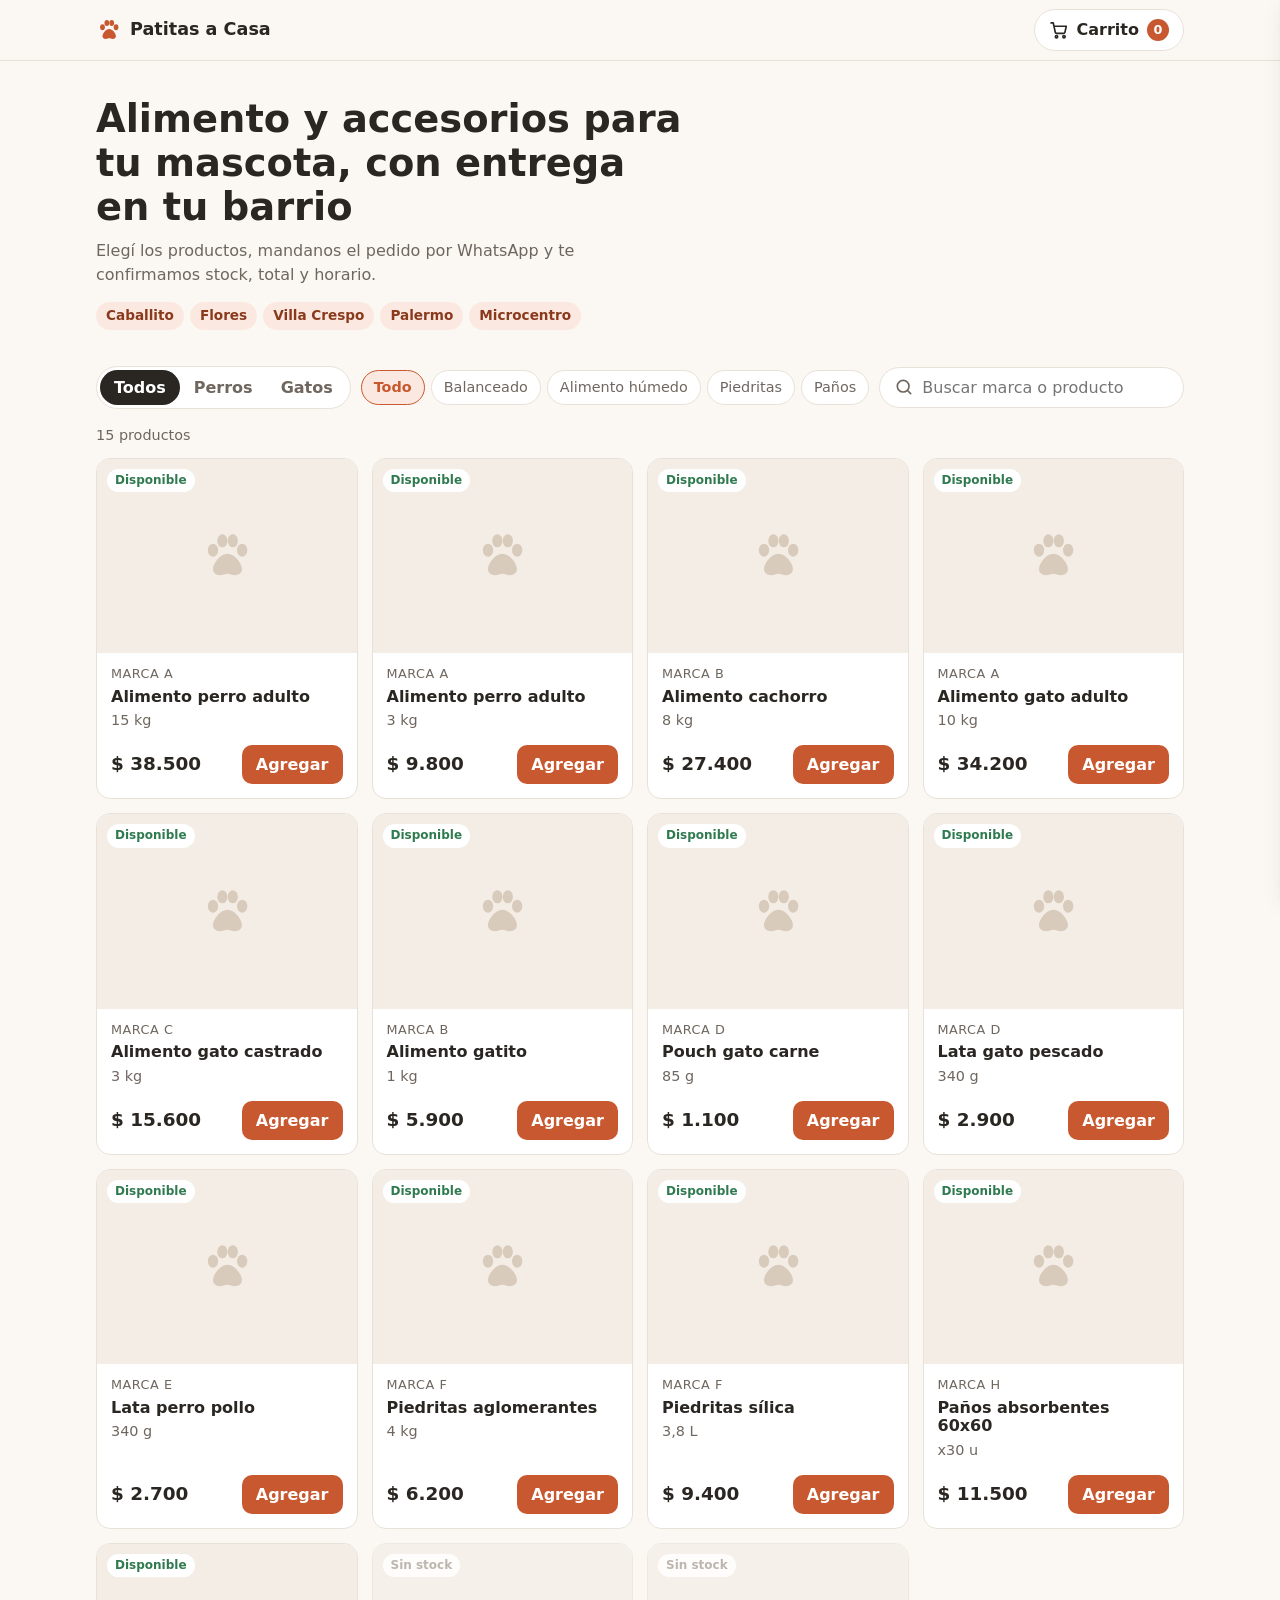
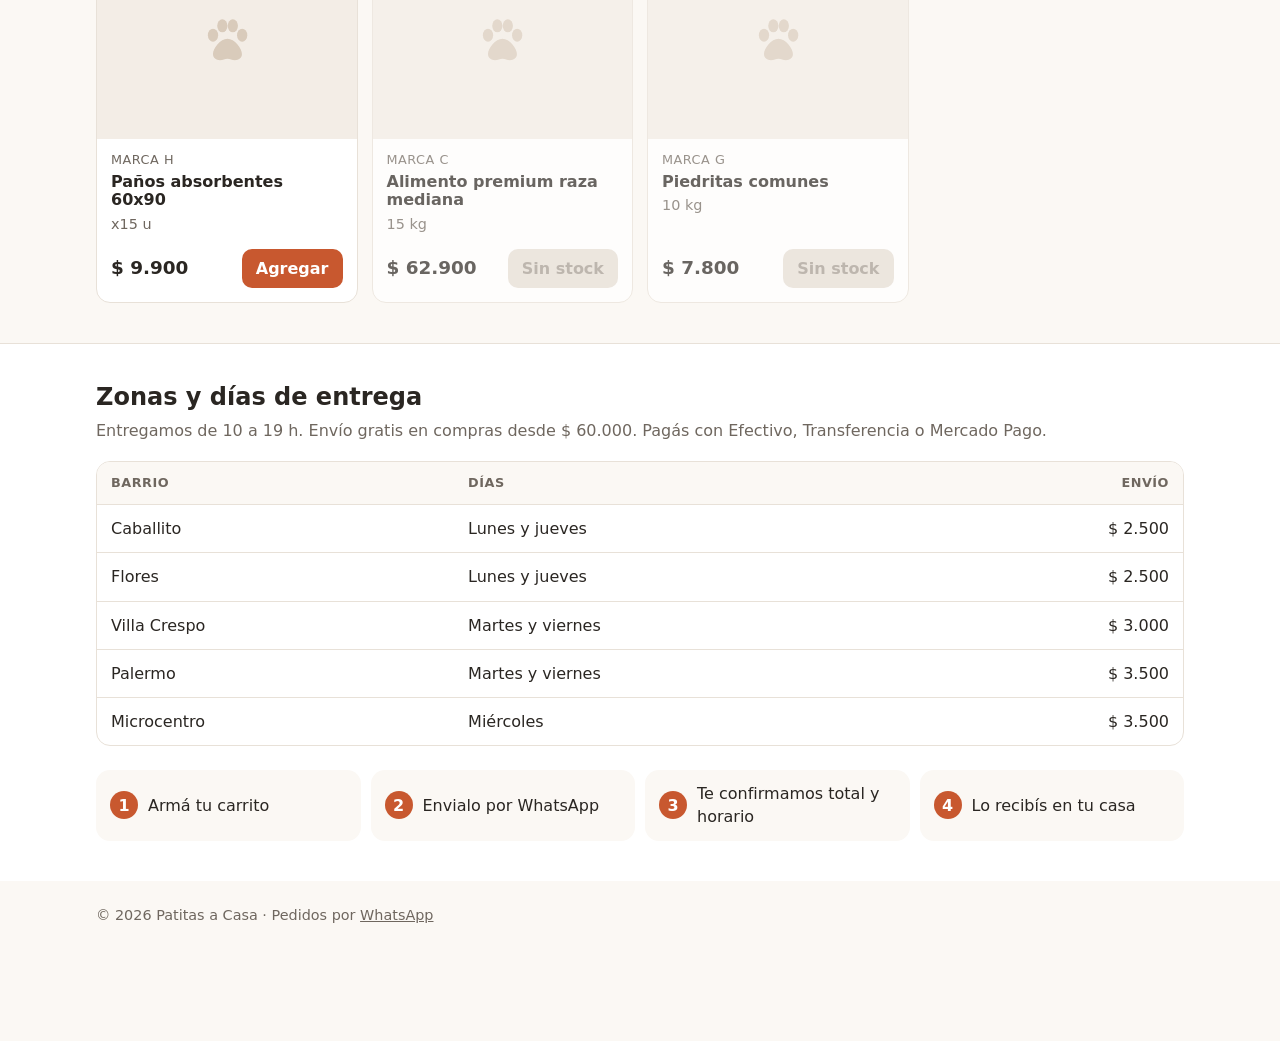
==== index.html @ a14db28c "Catálogo pet shop con carrito y pedidos por WhatsApp Sitio estático (HTML/CSS/JS) con filtros por ma" ====
<!doctype html>
<html lang="es">
<head>
  <meta charset="utf-8">
  <meta name="viewport" content="width=device-width, initial-scale=1">
  <title>Pet shop · Catálogo</title>
  <meta name="description" content="Alimento balanceado, húmedo, piedritas y paños con entrega en Caballito, Flores, Villa Crespo, Palermo y Microcentro.">
  <link rel="stylesheet" href="styles.css">
</head>
<body>
  <header class="topbar">
    <div class="wrap topbar-inner">
      <a href="#" class="brand" id="brand">
        <svg class="paw" viewBox="0 0 24 24" aria-hidden="true"><use href="#i-paw"/></svg>
        <span id="brand-name"></span>
      </a>
      <button class="cart-btn" id="open-cart" aria-label="Ver carrito">
        <svg viewBox="0 0 24 24" aria-hidden="true"><use href="#i-cart"/></svg>
        <span>Carrito</span>
        <span class="badge" id="cart-count" hidden>0</span>
      </button>
    </div>
  </header>

  <main>
    <section class="hero">
      <div class="wrap">
        <h1 id="hero-title"></h1>
        <p class="hero-sub">Elegí los productos, mandanos el pedido por WhatsApp y te confirmamos stock, total y horario.</p>
        <ul class="zone-chips" id="hero-zonas"></ul>
      </div>
    </section>

    <section class="wrap catalog" id="catalogo">
      <div class="filters">
        <div class="seg" role="tablist" aria-label="Mascota" id="f-mascota">
          <button role="tab" data-v="todos" aria-selected="true">Todos</button>
          <button role="tab" data-v="perro" aria-selected="false">Perros</button>
          <button role="tab" data-v="gato" aria-selected="false">Gatos</button>
        </div>
        <div class="chips" id="f-categoria" aria-label="Categoría"></div>
        <label class="search">
          <svg viewBox="0 0 24 24" aria-hidden="true"><use href="#i-search"/></svg>
          <input type="search" id="f-texto" placeholder="Buscar marca o producto" autocomplete="off">
        </label>
      </div>

      <p class="result-count" id="result-count"></p>
      <div class="grid" id="grid"></div>
      <p class="empty" id="empty" hidden>No encontramos productos con esos filtros.</p>
    </section>

    <section class="delivery" id="entregas">
      <div class="wrap">
        <h2>Zonas y días de entrega</h2>
        <p class="delivery-sub" id="delivery-sub"></p>
        <div class="table-wrap">
          <table>
            <thead><tr><th>Barrio</th><th>Días</th><th>Envío</th></tr></thead>
            <tbody id="zonas-body"></tbody>
          </table>
        </div>
        <div class="steps">
          <div><b>1</b><span>Armá tu carrito</span></div>
          <div><b>2</b><span>Envialo por WhatsApp</span></div>
          <div><b>3</b><span>Te confirmamos total y horario</span></div>
          <div><b>4</b><span>Lo recibís en tu casa</span></div>
        </div>
      </div>
    </section>
  </main>

  <footer class="footer">
    <div class="wrap" id="footer"></div>
  </footer>

  <!-- Barra flotante en celular -->
  <button class="cart-bar" id="cart-bar" hidden>
    <span id="cart-bar-items"></span>
    <span>Ver pedido · <b id="cart-bar-total"></b></span>
  </button>

  <!-- Carrito -->
  <div class="overlay" id="overlay" hidden></div>
  <aside class="drawer" id="drawer" aria-hidden="true" aria-labelledby="drawer-title" role="dialog">
    <div class="drawer-head">
      <h2 id="drawer-title">Tu pedido</h2>
      <button class="icon-btn" id="close-cart" aria-label="Cerrar carrito">
        <svg viewBox="0 0 24 24" aria-hidden="true"><use href="#i-x"/></svg>
      </button>
    </div>

    <div class="drawer-body">
      <ul class="lines" id="lines"></ul>
      <p class="empty-cart" id="empty-cart">Todavía no agregaste productos.</p>

      <form id="order-form" novalidate>
        <h3>Datos de entrega</h3>
        <label>Nombre y apellido
          <input name="nombre" required autocomplete="name">
        </label>
        <label>Teléfono
          <input name="telefono" type="tel" required autocomplete="tel" inputmode="tel" placeholder="11 1234-5678">
        </label>
        <label>Barrio
          <select name="barrio" required id="barrio"></select>
        </label>
        <label>Dirección (calle, número, piso/depto)
          <input name="direccion" required autocomplete="street-address">
        </label>
        <label>Forma de pago
          <select name="pago" id="pago"></select>
        </label>
        <label>Notas <span class="opt">(opcional)</span>
          <textarea name="notas" rows="2" placeholder="Horario preferido, timbre, etc."></textarea>
        </label>
      </form>
    </div>

    <div class="drawer-foot">
      <div class="totals">
        <div><span>Subtotal</span><span id="t-sub"></span></div>
        <div><span id="t-envio-label">Envío</span><span id="t-envio"></span></div>
        <div class="grand"><span>Total estimado</span><span id="t-total"></span></div>
      </div>
      <p class="hint" id="free-hint"></p>
      <p class="form-error" id="form-error" hidden></p>
      <button class="wa-btn" id="send" type="button">
        <svg viewBox="0 0 24 24" aria-hidden="true"><use href="#i-wa"/></svg>
        Enviar pedido por WhatsApp
      </button>
      <p class="fine">El total final, el stock y el horario se confirman por WhatsApp.</p>
    </div>
  </aside>

  <svg width="0" height="0" style="position:absolute" aria-hidden="true">
    <symbol id="i-paw" viewBox="0 0 24 24"><g fill="currentColor"><ellipse cx="6" cy="9.5" rx="2.2" ry="2.8"/><ellipse cx="10" cy="5.5" rx="2.2" ry="2.8"/><ellipse cx="14.5" cy="5.5" rx="2.2" ry="2.8"/><ellipse cx="18.5" cy="9.5" rx="2.2" ry="2.8"/><path d="M12.2 11c-3 0-6.2 4.1-6.2 6.6 0 1.8 1.4 2.6 3 2.6 1.3 0 2.1-.6 3.2-.6s1.9.6 3.2.6c1.6 0 3-.8 3-2.6 0-2.5-3.2-6.6-6.2-6.6z"/></g></symbol>
    <symbol id="i-cart" viewBox="0 0 24 24"><g fill="none" stroke="currentColor" stroke-width="2" stroke-linecap="round" stroke-linejoin="round"><circle cx="9" cy="20" r="1.4"/><circle cx="18" cy="20" r="1.4"/><path d="M2.5 3.5h2.6l2.4 11.2a1.6 1.6 0 0 0 1.6 1.3h8.4a1.6 1.6 0 0 0 1.6-1.2l1.6-7.3H6"/></g></symbol>
    <symbol id="i-search" viewBox="0 0 24 24"><g fill="none" stroke="currentColor" stroke-width="2" stroke-linecap="round"><circle cx="11" cy="11" r="7"/><path d="m20 20-3.5-3.5"/></g></symbol>
    <symbol id="i-x" viewBox="0 0 24 24"><path d="M6 6l12 12M18 6 6 18" stroke="currentColor" stroke-width="2" stroke-linecap="round"/></symbol>
    <symbol id="i-wa" viewBox="0 0 24 24"><path fill="currentColor" d="M12 2a10 10 0 0 0-8.6 15.1L2 22l5-1.3A10 10 0 1 0 12 2zm0 18.2c-1.5 0-3-.4-4.3-1.2l-.3-.2-3 .8.8-2.9-.2-.3A8.2 8.2 0 1 1 12 20.2zm4.5-6.1c-.2-.1-1.5-.7-1.7-.8-.2-.1-.4-.1-.6.1l-.8 1c-.1.2-.3.2-.5.1a6.7 6.7 0 0 1-3.3-2.9c-.3-.4.2-.4.7-1.4.1-.2 0-.3 0-.4l-.8-1.8c-.2-.5-.4-.4-.6-.4h-.5a1 1 0 0 0-.7.3 3 3 0 0 0-.9 2.2 5.2 5.2 0 0 0 1.1 2.7 11.8 11.8 0 0 0 4.5 4c1.7.7 2.3.8 3.2.6.5-.1 1.5-.6 1.7-1.2.2-.6.2-1.1.2-1.2-.1-.1-.3-.2-.5-.3z"/></symbol>
  </svg>

  <script src="config.js"></script>
  <script src="productos.js"></script>
  <script src="app.js"></script>
</body>
</html>
---- styles.css ----
:root {
  --bg: #fbf8f4;
  --surface: #ffffff;
  --ink: #2a2622;
  --muted: #6f675f;
  --line: #e8e1d8;
  --brand: #c8582f;
  --brand-ink: #ffffff;
  --brand-soft: #fbe9e1;
  --ok: #2f7a4f;
  --off: #a39a90;
  --wa: #1f9d55;
  --radius: 14px;
  --shadow: 0 1px 2px rgba(42, 38, 34, .06), 0 6px 20px rgba(42, 38, 34, .06);
  font-family: system-ui, -apple-system, "Segoe UI", Roboto, sans-serif;
  color: var(--ink);
}

* { box-sizing: border-box; }
html { scroll-behavior: smooth; }
body { margin: 0; background: var(--bg); line-height: 1.45; }
button, input, select, textarea { font: inherit; color: inherit; }
button { cursor: pointer; }
svg { width: 20px; height: 20px; flex: none; }
h1, h2, h3 { line-height: 1.15; margin: 0; }

.wrap { max-width: 1120px; margin: 0 auto; padding: 0 16px; }

/* Barra superior */
.topbar { position: sticky; top: 0; z-index: 20; background: rgba(251, 248, 244, .92); backdrop-filter: blur(8px); border-bottom: 1px solid var(--line); }
.topbar-inner { display: flex; align-items: center; justify-content: space-between; height: 60px; }
.brand { display: flex; align-items: center; gap: 8px; font-weight: 700; font-size: 1.1rem; color: var(--ink); text-decoration: none; }
.brand .paw { color: var(--brand); width: 26px; height: 26px; }
.cart-btn { position: relative; display: flex; align-items: center; gap: 8px; border: 1px solid var(--line); background: var(--surface); padding: 8px 14px; border-radius: 999px; font-weight: 600; }
.badge { min-width: 22px; height: 22px; padding: 0 6px; border-radius: 999px; background: var(--brand); color: var(--brand-ink); font-size: .8rem; display: grid; place-items: center; }

/* Hero */
.hero { padding: 36px 0 24px; }
.hero h1 { font-size: clamp(1.6rem, 4vw, 2.4rem); max-width: 22ch; }
.hero-sub { color: var(--muted); max-width: 56ch; margin: 10px 0 16px; }
.zone-chips { display: flex; flex-wrap: wrap; gap: 6px; list-style: none; padding: 0; margin: 0; }
.zone-chips li { background: var(--brand-soft); color: #8a3a1c; padding: 4px 10px; border-radius: 999px; font-size: .85rem; font-weight: 600; }

/* Filtros */
.filters { display: flex; flex-wrap: wrap; gap: 10px; align-items: center; padding: 12px 0; }
.seg { display: inline-flex; background: var(--surface); border: 1px solid var(--line); border-radius: 999px; padding: 3px; }
.seg button { border: 0; background: none; padding: 6px 14px; border-radius: 999px; font-weight: 600; color: var(--muted); }
.seg button[aria-selected="true"] { background: var(--ink); color: #fff; }
.chips { display: flex; flex-wrap: wrap; gap: 6px; }
.chips button { border: 1px solid var(--line); background: var(--surface); padding: 6px 12px; border-radius: 999px; font-size: .9rem; color: var(--muted); }
.chips button[aria-pressed="true"] { border-color: var(--brand); color: var(--brand); background: var(--brand-soft); font-weight: 600; }
.search { flex: 1 1 220px; display: flex; align-items: center; gap: 8px; background: var(--surface); border: 1px solid var(--line); border-radius: 999px; padding: 0 14px; color: var(--muted); }
.search input { border: 0; outline: 0; background: none; padding: 8px 0; width: 100%; color: var(--ink); }
.search:focus-within { border-color: var(--ink); }
.result-count { color: var(--muted); font-size: .9rem; margin: 4px 0 12px; }

/* Grilla de productos */
.grid { display: grid; grid-template-columns: repeat(auto-fill, minmax(220px, 1fr)); gap: 14px; padding-bottom: 40px; }
.card { background: var(--surface); border: 1px solid var(--line); border-radius: var(--radius); overflow: hidden; display: flex; flex-direction: column; }
.card.off { opacity: .7; }
.thumb { aspect-ratio: 4 / 3; background: #f3ede6; display: grid; place-items: center; position: relative; }
.thumb img { width: 100%; height: 100%; object-fit: contain; }
.thumb .ph { width: 56px; height: 56px; color: #d9cbbb; }
.tag { position: absolute; top: 10px; left: 10px; font-size: .75rem; font-weight: 600; padding: 3px 8px; border-radius: 999px; background: var(--surface); }
.tag.ok { color: var(--ok); }
.tag.no { color: var(--off); }
.card-body { padding: 12px 14px 14px; display: flex; flex-direction: column; gap: 4px; flex: 1; }
.brand-line { font-size: .8rem; color: var(--muted); text-transform: uppercase; letter-spacing: .04em; }
.card h3 { font-size: 1rem; font-weight: 600; }
.size { font-size: .9rem; color: var(--muted); }
.card-foot { display: flex; align-items: center; justify-content: space-between; gap: 8px; margin-top: auto; padding-top: 10px; }
.price { font-weight: 700; font-size: 1.15rem; }
.add { border: 0; background: var(--brand); color: var(--brand-ink); font-weight: 600; padding: 8px 14px; border-radius: 10px; }
.add:disabled { background: #e5ded5; color: var(--off); cursor: not-allowed; }
.stepper { display: inline-flex; align-items: center; border: 1px solid var(--line); border-radius: 10px; overflow: hidden; }
.stepper button { border: 0; background: var(--surface); width: 34px; height: 34px; font-size: 1.1rem; font-weight: 600; }
.stepper button:hover { background: #f3ede6; }
.stepper span { min-width: 28px; text-align: center; font-weight: 700; }
.empty { color: var(--muted); text-align: center; padding: 40px 0; }

/* Entregas */
.delivery { background: var(--surface); border-top: 1px solid var(--line); padding: 40px 0; }
.delivery h2 { font-size: 1.5rem; }
.delivery-sub { color: var(--muted); margin: 8px 0 18px; }
.table-wrap { overflow-x: auto; border: 1px solid var(--line); border-radius: var(--radius); }
table { width: 100%; border-collapse: collapse; min-width: 360px; }
th, td { text-align: left; padding: 12px 14px; border-bottom: 1px solid var(--line); }
th { font-size: .8rem; text-transform: uppercase; letter-spacing: .04em; color: var(--muted); background: var(--bg); }
tr:last-child td { border-bottom: 0; }
td:last-child, th:last-child { text-align: right; white-space: nowrap; }
.steps { display: grid; grid-template-columns: repeat(auto-fit, minmax(180px, 1fr)); gap: 10px; margin-top: 24px; }
.steps div { display: flex; align-items: center; gap: 10px; background: var(--bg); border-radius: var(--radius); padding: 12px 14px; }
.steps b { width: 28px; height: 28px; border-radius: 50%; background: var(--brand); color: #fff; display: grid; place-items: center; flex: none; }

.footer { padding: 24px 0 96px; color: var(--muted); font-size: .9rem; }
.footer a { color: inherit; }

/* Barra flotante (celular) */
.cart-bar { position: fixed; left: 16px; right: 16px; bottom: 16px; z-index: 25; display: flex; justify-content: space-between; align-items: center; gap: 12px; border: 0; border-radius: 14px; background: var(--ink); color: #fff; padding: 14px 18px; box-shadow: var(--shadow); font-weight: 600; }
.cart-bar[hidden] { display: none; }
@media (min-width: 900px) { .cart-bar { display: none !important; } }

/* Carrito lateral */
.overlay { position: fixed; inset: 0; background: rgba(20, 16, 12, .4); z-index: 30; }
.drawer { position: fixed; top: 0; right: 0; bottom: 0; width: min(440px, 100%); background: var(--surface); z-index: 40; display: flex; flex-direction: column; transform: translateX(100%); transition: transform .25s ease; box-shadow: var(--shadow); }
.drawer.open { transform: none; }
.drawer-head { display: flex; justify-content: space-between; align-items: center; padding: 16px; border-bottom: 1px solid var(--line); }
.drawer-head h2 { font-size: 1.2rem; }
.icon-btn { border: 0; background: none; padding: 6px; border-radius: 8px; display: grid; place-items: center; }
.icon-btn:hover { background: var(--bg); }
.drawer-body { flex: 1; overflow-y: auto; padding: 8px 16px 16px; }
.lines { list-style: none; margin: 0; padding: 0; }
.lines li { display: grid; grid-template-columns: 1fr auto; gap: 4px 10px; padding: 12px 0; border-bottom: 1px solid var(--line); }
.line-name { font-weight: 600; }
.line-meta { font-size: .85rem; color: var(--muted); }
.line-total { font-weight: 700; text-align: right; }
.line-actions { grid-column: 1 / -1; display: flex; justify-content: space-between; align-items: center; }
.remove { border: 0; background: none; color: var(--muted); font-size: .85rem; text-decoration: underline; padding: 0; }
.empty-cart { color: var(--muted); padding: 16px 0; }

form h3 { font-size: 1rem; margin: 20px 0 10px; }
form label { display: block; font-size: .85rem; font-weight: 600; margin-bottom: 10px; }
form .opt { font-weight: 400; color: var(--muted); }
form input, form select, form textarea { display: block; width: 100%; margin-top: 4px; padding: 10px 12px; border: 1px solid var(--line); border-radius: 10px; background: var(--bg); font-weight: 400; }
form input:focus, form select:focus, form textarea:focus { outline: 2px solid var(--ink); outline-offset: -1px; background: var(--surface); }
form .invalid { border-color: #c0392b; background: #fdf2f0; }

.drawer-foot { border-top: 1px solid var(--line); padding: 14px 16px 16px; background: var(--surface); }
.totals > div { display: flex; justify-content: space-between; padding: 2px 0; color: var(--muted); }
.totals .grand { color: var(--ink); font-weight: 700; font-size: 1.1rem; padding-top: 6px; }
.hint { font-size: .85rem; color: var(--ok); margin: 6px 0 0; }
.hint:empty { display: none; }
.form-error { color: #c0392b; font-size: .9rem; margin: 8px 0 0; }
.wa-btn { margin-top: 12px; width: 100%; display: flex; align-items: center; justify-content: center; gap: 8px; border: 0; border-radius: 12px; background: var(--wa); color: #fff; font-weight: 700; padding: 14px; font-size: 1rem; }
.wa-btn:disabled { background: #cfd8d2; cursor: not-allowed; }
.fine { font-size: .78rem; color: var(--muted); text-align: center; margin: 8px 0 0; }

@media (max-width: 520px) {
  .cart-btn span:not(.badge) { display: none; }
  .grid { grid-template-columns: repeat(2, 1fr); gap: 10px; }
  .card-body { padding: 10px; }
  .card-foot { flex-direction: column; align-items: stretch; }
  .card-foot .add, .card-foot .stepper { width: 100%; }
  .card-foot .stepper { justify-content: space-between; }
  .price { font-size: 1.05rem; }
}
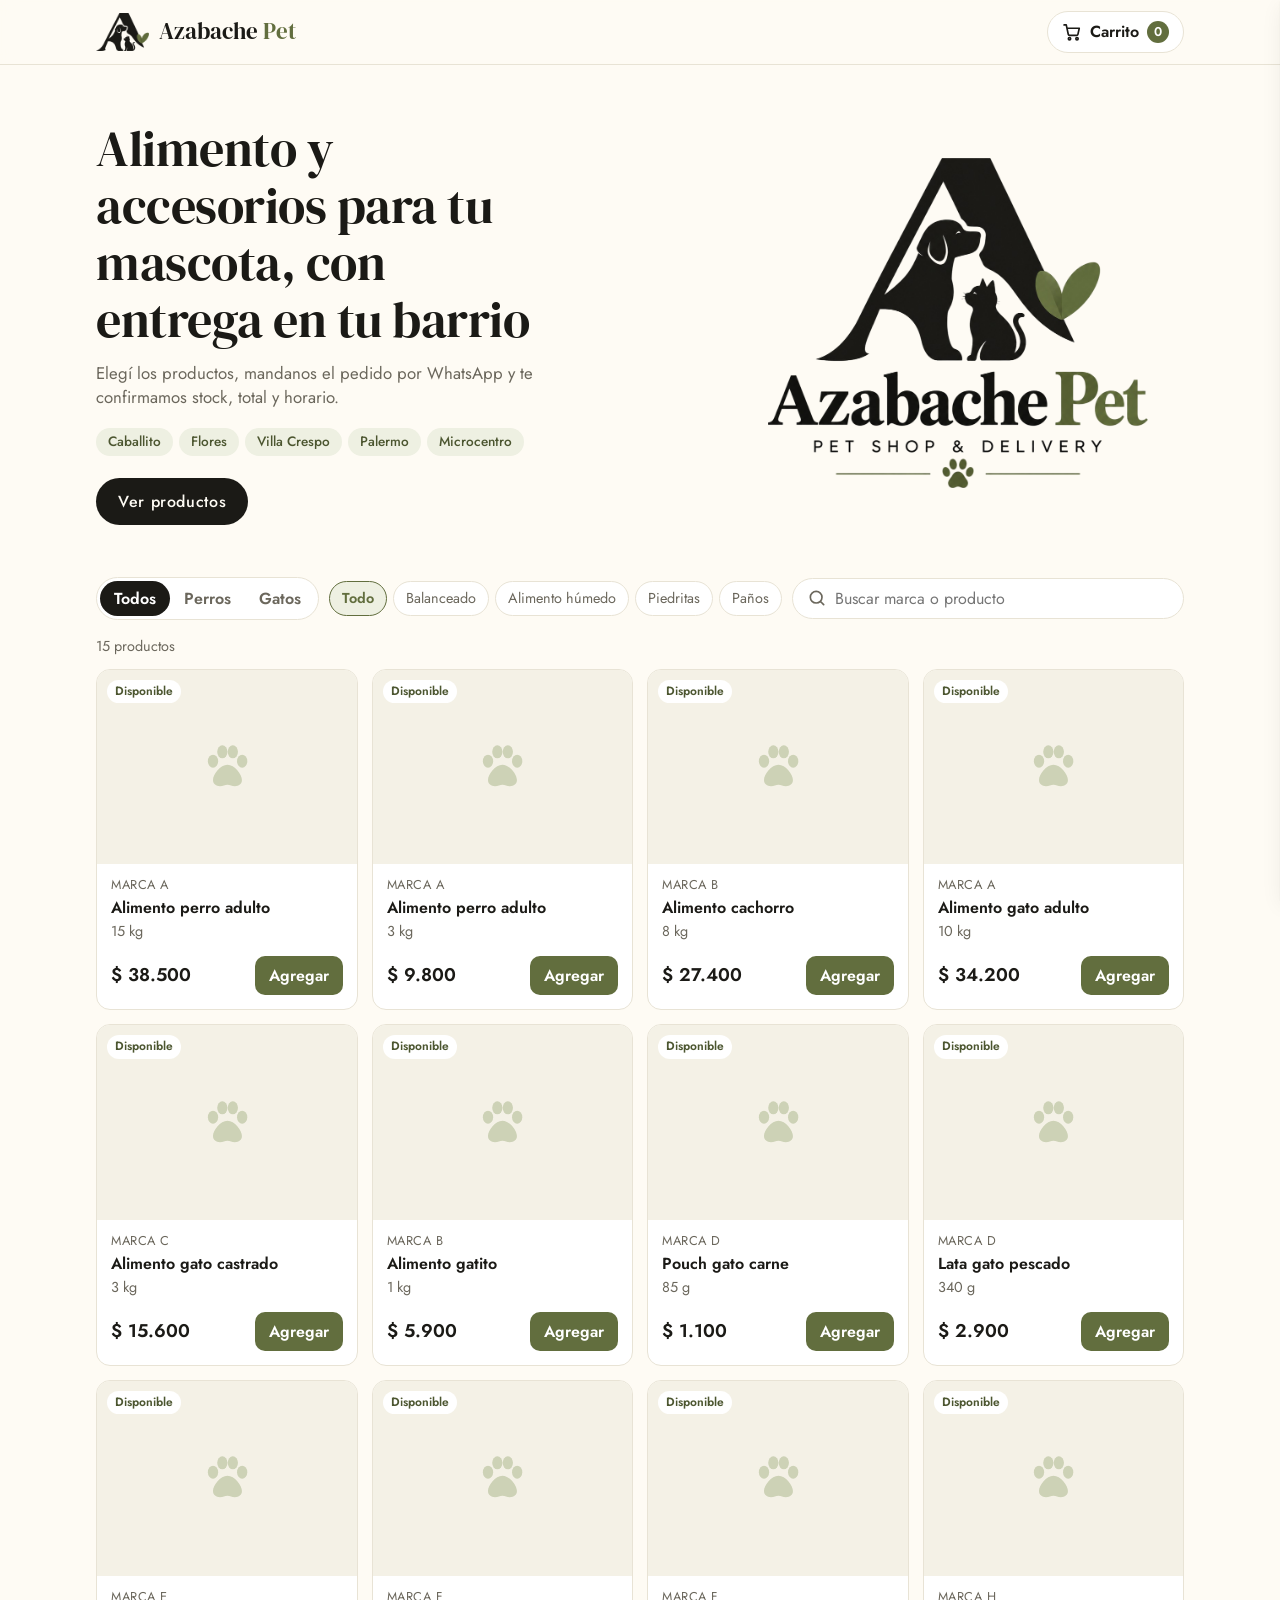
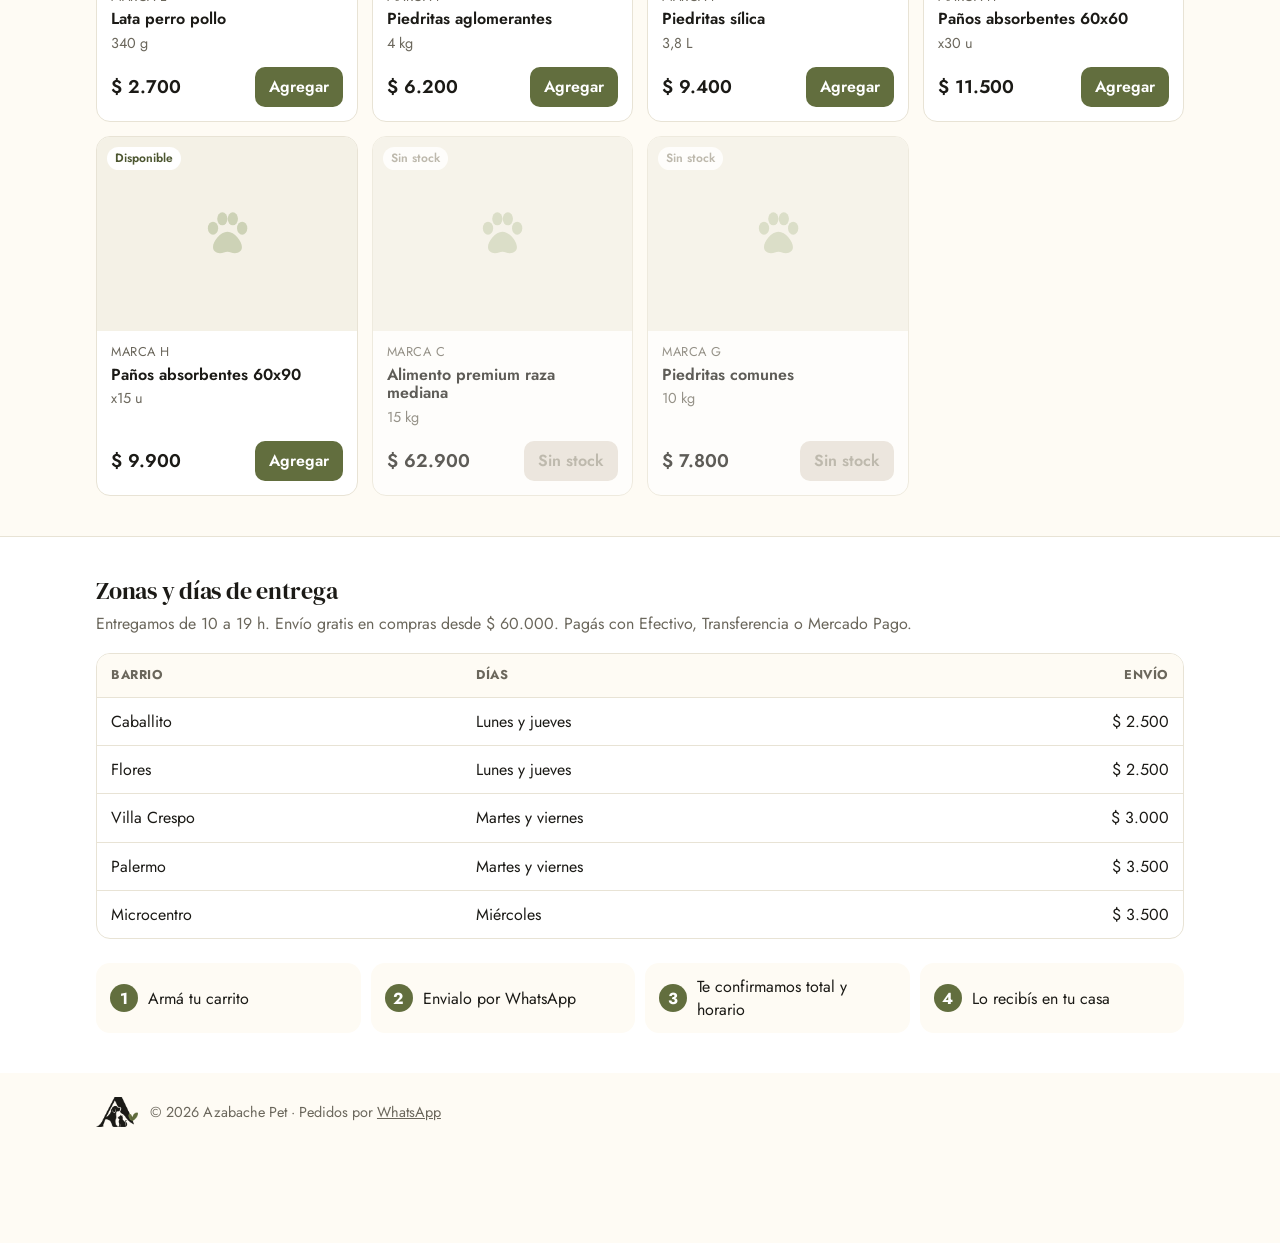
==== commit 7cc4cb8d: "Identidad Azabache Pet: logo, colores y tipografías Logo recortado con fondo transparente (marca par" ====
--- a/index.html
+++ b/index.html
@@ -3,16 +3,21 @@
 <head>
   <meta charset="utf-8">
   <meta name="viewport" content="width=device-width, initial-scale=1">
-  <title>Pet shop · Catálogo</title>
+  <title>Azabache Pet · Pet shop & delivery</title>
   <meta name="description" content="Alimento balanceado, húmedo, piedritas y paños con entrega en Caballito, Flores, Villa Crespo, Palermo y Microcentro.">
+  <meta name="theme-color" content="#fefbf4">
+  <link rel="icon" type="image/png" href="img/favicon.png">
+  <link rel="preconnect" href="https://fonts.googleapis.com">
+  <link rel="preconnect" href="https://fonts.gstatic.com" crossorigin>
+  <link rel="stylesheet" href="https://fonts.googleapis.com/css2?family=DM+Serif+Display&family=Jost:wght@400;500;600&display=swap">
   <link rel="stylesheet" href="styles.css">
 </head>
 <body>
   <header class="topbar">
     <div class="wrap topbar-inner">
       <a href="#" class="brand" id="brand">
-        <svg class="paw" viewBox="0 0 24 24" aria-hidden="true"><use href="#i-paw"/></svg>
-        <span id="brand-name"></span>
+        <img src="img/logo-marca.png" alt="" width="52" height="37">
+        <span class="wordmark" id="brand-name"></span>
       </a>
       <button class="cart-btn" id="open-cart" aria-label="Ver carrito">
         <svg viewBox="0 0 24 24" aria-hidden="true"><use href="#i-cart"/></svg>
@@ -24,10 +29,14 @@
 
   <main>
     <section class="hero">
-      <div class="wrap">
-        <h1 id="hero-title"></h1>
-        <p class="hero-sub">Elegí los productos, mandanos el pedido por WhatsApp y te confirmamos stock, total y horario.</p>
-        <ul class="zone-chips" id="hero-zonas"></ul>
+      <div class="wrap hero-inner">
+        <div class="hero-text">
+          <h1 id="hero-title"></h1>
+          <p class="hero-sub">Elegí los productos, mandanos el pedido por WhatsApp y te confirmamos stock, total y horario.</p>
+          <ul class="zone-chips" id="hero-zonas"></ul>
+          <a class="hero-cta" href="#catalogo">Ver productos</a>
+        </div>
+        <img class="hero-logo" id="hero-logo" src="img/logo.png" width="900" height="783" alt="">
       </div>
     </section>
 
@@ -71,7 +80,10 @@
   </main>
 
   <footer class="footer">
-    <div class="wrap" id="footer"></div>
+    <div class="wrap footer-inner">
+      <img src="img/logo-marca.png" alt="" width="44" height="31">
+      <div id="footer"></div>
+    </div>
   </footer>
 
   <!-- Barra flotante en celular -->
--- a/styles.css
+++ b/styles.css
@@ -1,18 +1,21 @@
+/* Colores tomados del logo: crema de fondo, negro azabache y verde oliva */
 :root {
-  --bg: #fbf8f4;
+  --bg: #fefbf4;
   --surface: #ffffff;
-  --ink: #2a2622;
-  --muted: #6f675f;
-  --line: #e8e1d8;
-  --brand: #c8582f;
+  --ink: #1b1a16;
+  --muted: #6b675c;
+  --line: #e8e3d5;
+  --brand: #626e3e;
+  --brand-dark: #4c5630;
   --brand-ink: #ffffff;
-  --brand-soft: #fbe9e1;
-  --ok: #2f7a4f;
-  --off: #a39a90;
-  --wa: #1f9d55;
+  --brand-soft: #eef0e2;
+  --ok: #4c5630;
+  --off: #a39e90;
+  --wa: #626e3e;
   --radius: 14px;
-  --shadow: 0 1px 2px rgba(42, 38, 34, .06), 0 6px 20px rgba(42, 38, 34, .06);
-  font-family: system-ui, -apple-system, "Segoe UI", Roboto, sans-serif;
+  --shadow: 0 1px 2px rgba(27, 26, 22, .06), 0 6px 20px rgba(27, 26, 22, .06);
+  --serif: "DM Serif Display", Georgia, "Times New Roman", serif;
+  font-family: "Jost", system-ui, -apple-system, "Segoe UI", Roboto, sans-serif;
   color: var(--ink);
 }
 
@@ -23,23 +26,35 @@
 button { cursor: pointer; }
 svg { width: 20px; height: 20px; flex: none; }
 h1, h2, h3 { line-height: 1.15; margin: 0; }
+h1, h2 { font-family: var(--serif); font-weight: 400; letter-spacing: -.01em; }
 
 .wrap { max-width: 1120px; margin: 0 auto; padding: 0 16px; }
 
 /* Barra superior */
-.topbar { position: sticky; top: 0; z-index: 20; background: rgba(251, 248, 244, .92); backdrop-filter: blur(8px); border-bottom: 1px solid var(--line); }
-.topbar-inner { display: flex; align-items: center; justify-content: space-between; height: 60px; }
-.brand { display: flex; align-items: center; gap: 8px; font-weight: 700; font-size: 1.1rem; color: var(--ink); text-decoration: none; }
-.brand .paw { color: var(--brand); width: 26px; height: 26px; }
+.topbar { position: sticky; top: 0; z-index: 20; background: rgba(254, 251, 244, .92); backdrop-filter: blur(8px); border-bottom: 1px solid var(--line); }
+.topbar-inner { display: flex; align-items: center; justify-content: space-between; height: 64px; }
+.brand { display: flex; align-items: center; gap: 10px; color: var(--ink); text-decoration: none; }
+.brand img { height: 38px; width: auto; }
+.wordmark { font-family: var(--serif); font-size: 1.45rem; line-height: 1; }
+.wordmark em { font-style: normal; color: var(--brand); }
 .cart-btn { position: relative; display: flex; align-items: center; gap: 8px; border: 1px solid var(--line); background: var(--surface); padding: 8px 14px; border-radius: 999px; font-weight: 600; }
 .badge { min-width: 22px; height: 22px; padding: 0 6px; border-radius: 999px; background: var(--brand); color: var(--brand-ink); font-size: .8rem; display: grid; place-items: center; }
 
 /* Hero */
-.hero { padding: 36px 0 24px; }
-.hero h1 { font-size: clamp(1.6rem, 4vw, 2.4rem); max-width: 22ch; }
-.hero-sub { color: var(--muted); max-width: 56ch; margin: 10px 0 16px; }
+.hero { padding: 40px 0 28px; }
+.hero-inner { display: grid; grid-template-columns: 1fr; gap: 24px; align-items: center; }
+.hero-logo { width: min(220px, 60%); height: auto; justify-self: center; grid-row: 1; }
+.hero h1 { font-size: clamp(2rem, 5vw, 3.1rem); max-width: 18ch; }
+.hero-sub { color: var(--muted); max-width: 52ch; margin: 12px 0 18px; font-size: 1.05rem; }
 .zone-chips { display: flex; flex-wrap: wrap; gap: 6px; list-style: none; padding: 0; margin: 0; }
-.zone-chips li { background: var(--brand-soft); color: #8a3a1c; padding: 4px 10px; border-radius: 999px; font-size: .85rem; font-weight: 600; }
+.zone-chips li { background: var(--brand-soft); color: var(--brand-dark); padding: 4px 12px; border-radius: 999px; font-size: .85rem; font-weight: 500; }
+.hero-cta { display: inline-block; margin-top: 22px; background: var(--ink); color: var(--bg); text-decoration: none; font-weight: 500; letter-spacing: .04em; padding: 12px 22px; border-radius: 999px; }
+.hero-cta:hover { background: var(--brand-dark); }
+@media (min-width: 820px) {
+  .hero { padding: 56px 0 40px; }
+  .hero-inner { grid-template-columns: 1.3fr 1fr; gap: 48px; }
+  .hero-logo { grid-row: auto; width: 100%; max-width: 380px; }
+}
 
 /* Filtros */
 .filters { display: flex; flex-wrap: wrap; gap: 10px; align-items: center; padding: 12px 0; }
@@ -58,9 +73,9 @@
 .grid { display: grid; grid-template-columns: repeat(auto-fill, minmax(220px, 1fr)); gap: 14px; padding-bottom: 40px; }
 .card { background: var(--surface); border: 1px solid var(--line); border-radius: var(--radius); overflow: hidden; display: flex; flex-direction: column; }
 .card.off { opacity: .7; }
-.thumb { aspect-ratio: 4 / 3; background: #f3ede6; display: grid; place-items: center; position: relative; }
+.thumb { aspect-ratio: 4 / 3; background: #f4f1e6; display: grid; place-items: center; position: relative; }
 .thumb img { width: 100%; height: 100%; object-fit: contain; }
-.thumb .ph { width: 56px; height: 56px; color: #d9cbbb; }
+.thumb .ph { width: 56px; height: 56px; color: #cdd2b6; }
 .tag { position: absolute; top: 10px; left: 10px; font-size: .75rem; font-weight: 600; padding: 3px 8px; border-radius: 999px; background: var(--surface); }
 .tag.ok { color: var(--ok); }
 .tag.no { color: var(--off); }
@@ -69,12 +84,13 @@
 .card h3 { font-size: 1rem; font-weight: 600; }
 .size { font-size: .9rem; color: var(--muted); }
 .card-foot { display: flex; align-items: center; justify-content: space-between; gap: 8px; margin-top: auto; padding-top: 10px; }
-.price { font-weight: 700; font-size: 1.15rem; }
+.price { font-weight: 600; font-size: 1.15rem; }
 .add { border: 0; background: var(--brand); color: var(--brand-ink); font-weight: 600; padding: 8px 14px; border-radius: 10px; }
+.add:not(:disabled):hover, .wa-btn:not(:disabled):hover { background: var(--brand-dark); }
 .add:disabled { background: #e5ded5; color: var(--off); cursor: not-allowed; }
 .stepper { display: inline-flex; align-items: center; border: 1px solid var(--line); border-radius: 10px; overflow: hidden; }
 .stepper button { border: 0; background: var(--surface); width: 34px; height: 34px; font-size: 1.1rem; font-weight: 600; }
-.stepper button:hover { background: #f3ede6; }
+.stepper button:hover { background: #f4f1e6; }
 .stepper span { min-width: 28px; text-align: center; font-weight: 700; }
 .empty { color: var(--muted); text-align: center; padding: 40px 0; }
 
@@ -93,6 +109,8 @@
 .steps b { width: 28px; height: 28px; border-radius: 50%; background: var(--brand); color: #fff; display: grid; place-items: center; flex: none; }
 
 .footer { padding: 24px 0 96px; color: var(--muted); font-size: .9rem; }
+.footer-inner { display: flex; align-items: center; gap: 12px; }
+.footer-inner img { height: 30px; width: auto; }
 .footer a { color: inherit; }
 
 /* Barra flotante (celular) */
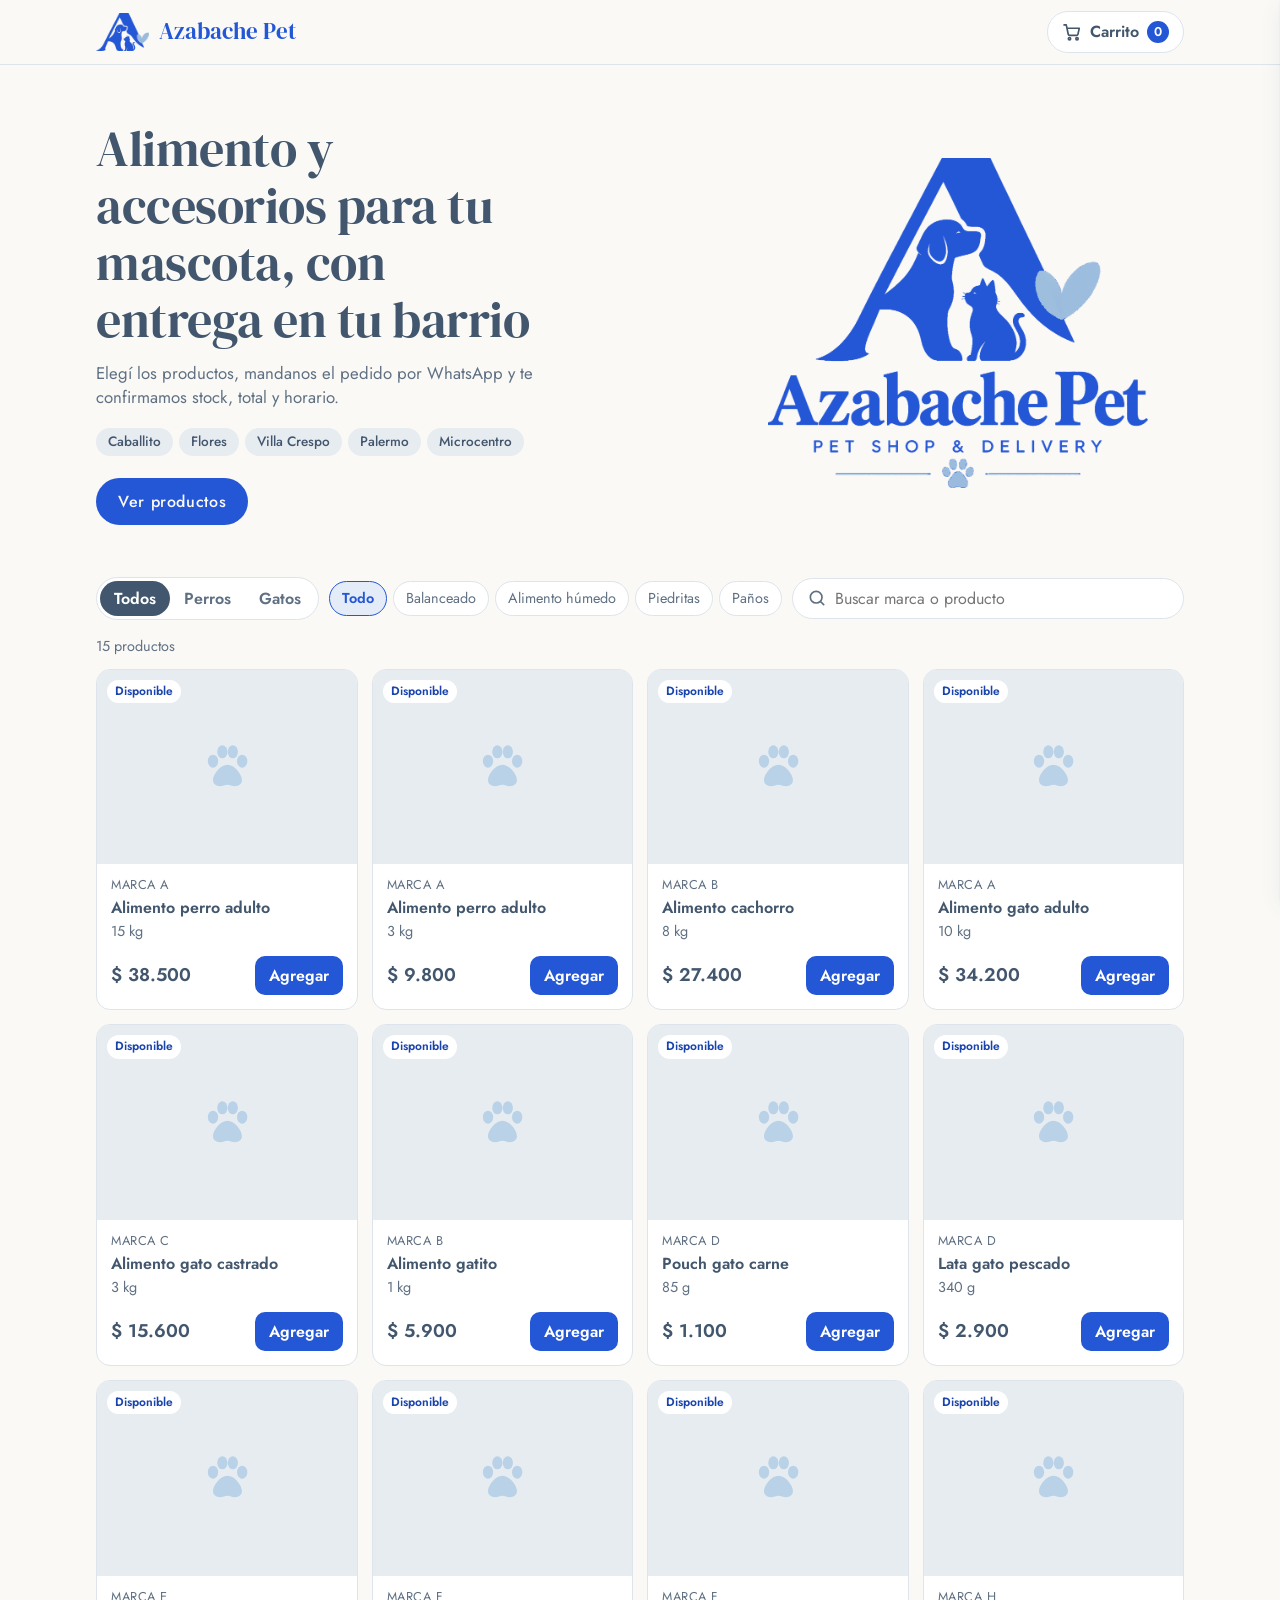
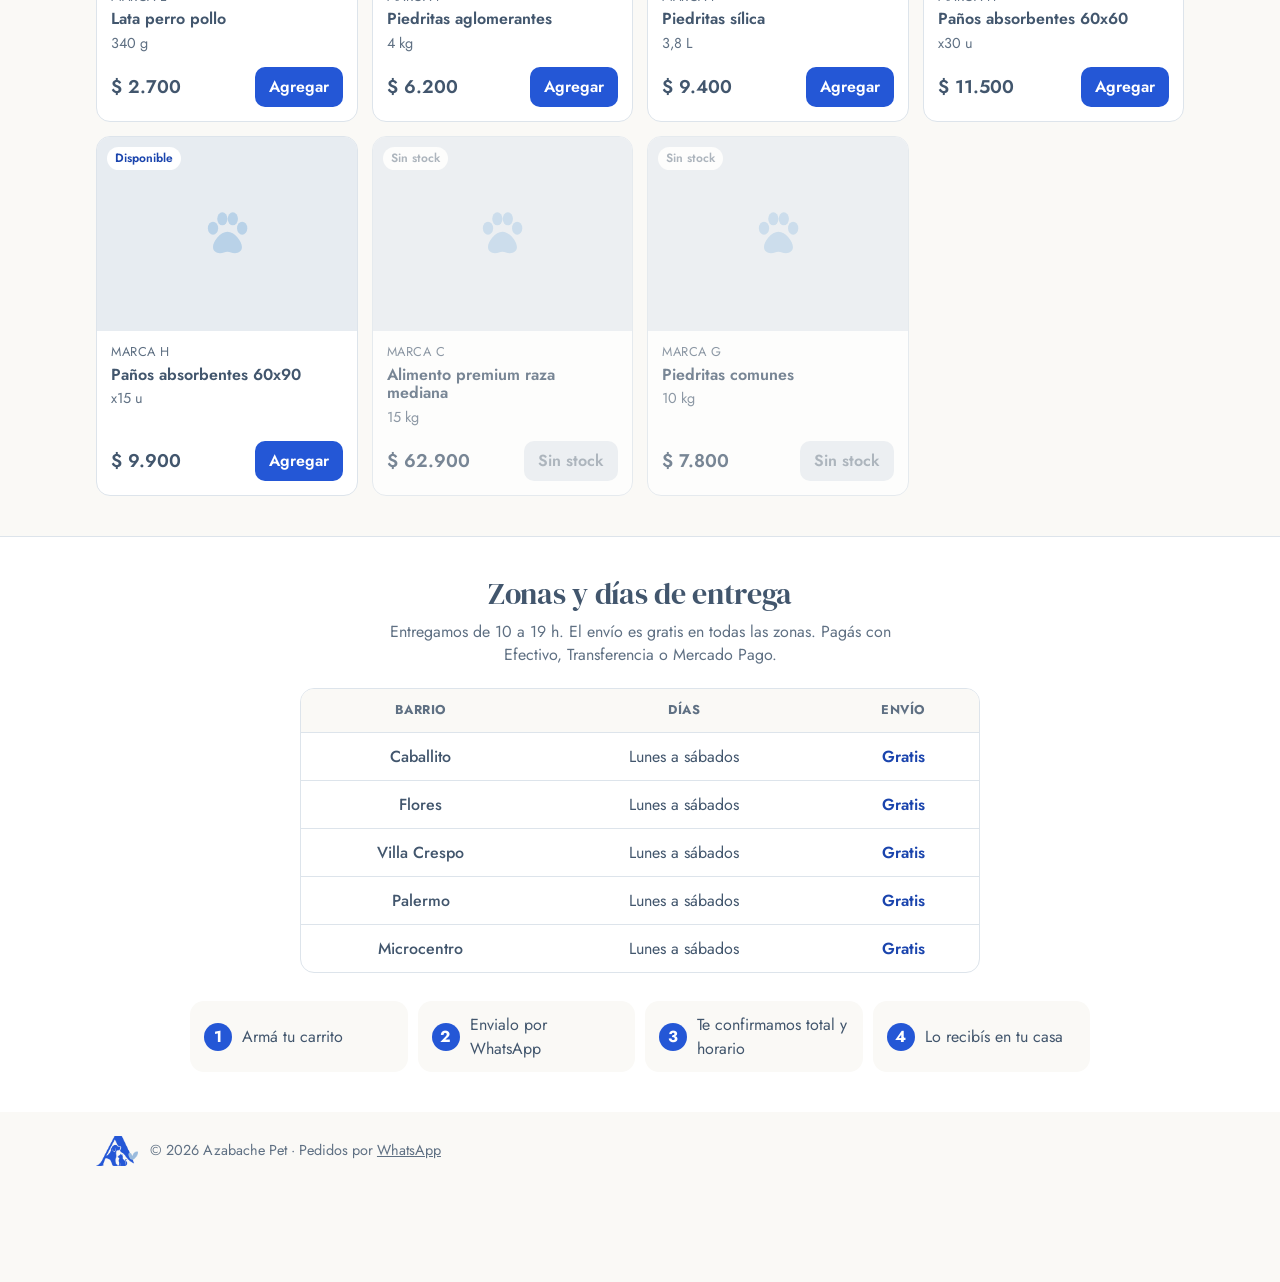
==== commit 5ad650dd: "Paleta azul: logo, catálogo y panel Azul intenso #2457D6 para el logo, el nombre y los botones; cele" ====
--- a/index.html
+++ b/index.html
@@ -5,7 +5,7 @@
   <meta name="viewport" content="width=device-width, initial-scale=1">
   <title>Azabache Pet · Pet shop & delivery</title>
   <meta name="description" content="Alimento balanceado, húmedo, piedritas y paños con entrega en Caballito, Flores, Villa Crespo, Palermo y Microcentro.">
-  <meta name="theme-color" content="#fefbf4">
+  <meta name="theme-color" content="#faf9f6">
   <link rel="icon" type="image/png" href="img/favicon.png">
   <link rel="preconnect" href="https://fonts.googleapis.com">
   <link rel="preconnect" href="https://fonts.gstatic.com" crossorigin>
--- a/styles.css
+++ b/styles.css
@@ -1,19 +1,22 @@
-/* Colores tomados del logo: crema de fondo, negro azabache y verde oliva */
+/* Paleta de la marca: azul intenso (marca y botones), celeste grisáceo (detalles),
+   gris perla y blanco cálido (fondos), azul pizarra (texto) */
 :root {
-  --bg: #fefbf4;
+  --bg: #faf9f6;          /* blanco cálido */
   --surface: #ffffff;
-  --ink: #1b1a16;
-  --muted: #6b675c;
-  --line: #e8e3d5;
-  --brand: #626e3e;
-  --brand-dark: #4c5630;
+  --soft: #e7ecf1;        /* gris perla */
+  --detail: #b9d2e8;      /* celeste grisáceo */
+  --ink: #42566d;         /* azul pizarra */
+  --muted: #5f7083;
+  --line: #dde4eb;
+  --brand: #2457d6;       /* azul intenso */
+  --brand-dark: #1a44ad;
   --brand-ink: #ffffff;
-  --brand-soft: #eef0e2;
-  --ok: #4c5630;
-  --off: #a39e90;
-  --wa: #626e3e;
+  --brand-soft: #e3ecf7;
+  --ok: #1a44ad;
+  --off: #8d99a6;
+  --wa: #2457d6;
   --radius: 14px;
-  --shadow: 0 1px 2px rgba(27, 26, 22, .06), 0 6px 20px rgba(27, 26, 22, .06);
+  --shadow: 0 1px 2px rgba(66, 86, 109, .08), 0 6px 20px rgba(66, 86, 109, .08);
   --serif: "DM Serif Display", Georgia, "Times New Roman", serif;
   font-family: "Jost", system-ui, -apple-system, "Segoe UI", Roboto, sans-serif;
   color: var(--ink);
@@ -31,12 +34,12 @@
 .wrap { max-width: 1120px; margin: 0 auto; padding: 0 16px; }
 
 /* Barra superior */
-.topbar { position: sticky; top: 0; z-index: 20; background: rgba(254, 251, 244, .92); backdrop-filter: blur(8px); border-bottom: 1px solid var(--line); }
+.topbar { position: sticky; top: 0; z-index: 20; background: rgba(250, 249, 246, .92); backdrop-filter: blur(8px); border-bottom: 1px solid var(--line); }
 .topbar-inner { display: flex; align-items: center; justify-content: space-between; height: 64px; }
 .brand { display: flex; align-items: center; gap: 10px; color: var(--ink); text-decoration: none; }
 .brand img { height: 38px; width: auto; }
-.wordmark { font-family: var(--serif); font-size: 1.45rem; line-height: 1; }
-.wordmark em { font-style: normal; color: var(--brand); }
+.wordmark { font-family: var(--serif); font-size: 1.45rem; line-height: 1; color: var(--brand); }
+.wordmark em { font-style: normal; }
 .cart-btn { position: relative; display: flex; align-items: center; gap: 8px; border: 1px solid var(--line); background: var(--surface); padding: 8px 14px; border-radius: 999px; font-weight: 600; }
 .badge { min-width: 22px; height: 22px; padding: 0 6px; border-radius: 999px; background: var(--brand); color: var(--brand-ink); font-size: .8rem; display: grid; place-items: center; }
 
@@ -47,8 +50,8 @@
 .hero h1 { font-size: clamp(2rem, 5vw, 3.1rem); max-width: 18ch; }
 .hero-sub { color: var(--muted); max-width: 52ch; margin: 12px 0 18px; font-size: 1.05rem; }
 .zone-chips { display: flex; flex-wrap: wrap; gap: 6px; list-style: none; padding: 0; margin: 0; }
-.zone-chips li { background: var(--brand-soft); color: var(--brand-dark); padding: 4px 12px; border-radius: 999px; font-size: .85rem; font-weight: 500; }
-.hero-cta { display: inline-block; margin-top: 22px; background: var(--ink); color: var(--bg); text-decoration: none; font-weight: 500; letter-spacing: .04em; padding: 12px 22px; border-radius: 999px; }
+.zone-chips li { background: var(--soft); color: var(--ink); padding: 4px 12px; border-radius: 999px; font-size: .85rem; font-weight: 500; }
+.hero-cta { display: inline-block; margin-top: 22px; background: var(--brand); color: var(--bg); text-decoration: none; font-weight: 500; letter-spacing: .04em; padding: 12px 22px; border-radius: 999px; }
 .hero-cta:hover { background: var(--brand-dark); }
 @media (min-width: 820px) {
   .hero { padding: 56px 0 40px; }
@@ -73,9 +76,9 @@
 .grid { display: grid; grid-template-columns: repeat(auto-fill, minmax(220px, 1fr)); gap: 14px; padding-bottom: 40px; }
 .card { background: var(--surface); border: 1px solid var(--line); border-radius: var(--radius); overflow: hidden; display: flex; flex-direction: column; }
 .card.off { opacity: .7; }
-.thumb { aspect-ratio: 4 / 3; background: #f4f1e6; display: grid; place-items: center; position: relative; }
+.thumb { aspect-ratio: 4 / 3; background: var(--soft); display: grid; place-items: center; position: relative; }
 .thumb img { width: 100%; height: 100%; object-fit: contain; }
-.thumb .ph { width: 56px; height: 56px; color: #cdd2b6; }
+.thumb .ph { width: 56px; height: 56px; color: var(--detail); }
 .tag { position: absolute; top: 10px; left: 10px; font-size: .75rem; font-weight: 600; padding: 3px 8px; border-radius: 999px; background: var(--surface); }
 .tag.ok { color: var(--ok); }
 .tag.no { color: var(--off); }
@@ -87,24 +90,25 @@
 .price { font-weight: 600; font-size: 1.15rem; }
 .add { border: 0; background: var(--brand); color: var(--brand-ink); font-weight: 600; padding: 8px 14px; border-radius: 10px; }
 .add:not(:disabled):hover, .wa-btn:not(:disabled):hover { background: var(--brand-dark); }
-.add:disabled { background: #e5ded5; color: var(--off); cursor: not-allowed; }
+.add:disabled { background: var(--soft); color: var(--off); cursor: not-allowed; }
 .stepper { display: inline-flex; align-items: center; border: 1px solid var(--line); border-radius: 10px; overflow: hidden; }
 .stepper button { border: 0; background: var(--surface); width: 34px; height: 34px; font-size: 1.1rem; font-weight: 600; }
-.stepper button:hover { background: #f4f1e6; }
+.stepper button:hover { background: var(--soft); }
 .stepper span { min-width: 28px; text-align: center; font-weight: 700; }
 .empty { color: var(--muted); text-align: center; padding: 40px 0; }
 
 /* Entregas */
 .delivery { background: var(--surface); border-top: 1px solid var(--line); padding: 40px 0; }
-.delivery h2 { font-size: 1.5rem; }
-.delivery-sub { color: var(--muted); margin: 8px 0 18px; }
-.table-wrap { overflow-x: auto; border: 1px solid var(--line); border-radius: var(--radius); }
-table { width: 100%; border-collapse: collapse; min-width: 360px; }
-th, td { text-align: left; padding: 12px 14px; border-bottom: 1px solid var(--line); }
+.delivery h2 { font-size: 1.9rem; text-align: center; }
+.delivery-sub { color: var(--muted); margin: 8px auto 22px; max-width: 56ch; text-align: center; }
+.table-wrap { overflow-x: auto; border: 1px solid var(--line); border-radius: var(--radius); max-width: 680px; margin: 0 auto; }
+table { width: 100%; border-collapse: collapse; min-width: 300px; }
+th, td { text-align: center; padding: 12px 14px; border-bottom: 1px solid var(--line); white-space: nowrap; }
 th { font-size: .8rem; text-transform: uppercase; letter-spacing: .04em; color: var(--muted); background: var(--bg); }
 tr:last-child td { border-bottom: 0; }
-td:last-child, th:last-child { text-align: right; white-space: nowrap; }
-.steps { display: grid; grid-template-columns: repeat(auto-fit, minmax(180px, 1fr)); gap: 10px; margin-top: 24px; }
+td:first-child { font-weight: 500; }
+td:last-child { color: var(--brand-dark); font-weight: 600; }
+.steps { display: grid; grid-template-columns: repeat(auto-fit, minmax(180px, 1fr)); gap: 10px; margin: 28px auto 0; max-width: 900px; }
 .steps div { display: flex; align-items: center; gap: 10px; background: var(--bg); border-radius: var(--radius); padding: 12px 14px; }
 .steps b { width: 28px; height: 28px; border-radius: 50%; background: var(--brand); color: #fff; display: grid; place-items: center; flex: none; }
 
@@ -119,7 +123,7 @@
 @media (min-width: 900px) { .cart-bar { display: none !important; } }
 
 /* Carrito lateral */
-.overlay { position: fixed; inset: 0; background: rgba(20, 16, 12, .4); z-index: 30; }
+.overlay { position: fixed; inset: 0; background: rgba(36, 48, 62, .4); z-index: 30; }
 .drawer { position: fixed; top: 0; right: 0; bottom: 0; width: min(440px, 100%); background: var(--surface); z-index: 40; display: flex; flex-direction: column; transform: translateX(100%); transition: transform .25s ease; box-shadow: var(--shadow); }
 .drawer.open { transform: none; }
 .drawer-head { display: flex; justify-content: space-between; align-items: center; padding: 16px; border-bottom: 1px solid var(--line); }
@@ -150,7 +154,7 @@
 .hint:empty { display: none; }
 .form-error { color: #c0392b; font-size: .9rem; margin: 8px 0 0; }
 .wa-btn { margin-top: 12px; width: 100%; display: flex; align-items: center; justify-content: center; gap: 8px; border: 0; border-radius: 12px; background: var(--wa); color: #fff; font-weight: 700; padding: 14px; font-size: 1rem; }
-.wa-btn:disabled { background: #cfd8d2; cursor: not-allowed; }
+.wa-btn:disabled { background: var(--detail); cursor: not-allowed; }
 .fine { font-size: .78rem; color: var(--muted); text-align: center; margin: 8px 0 0; }
 
 @media (max-width: 520px) {
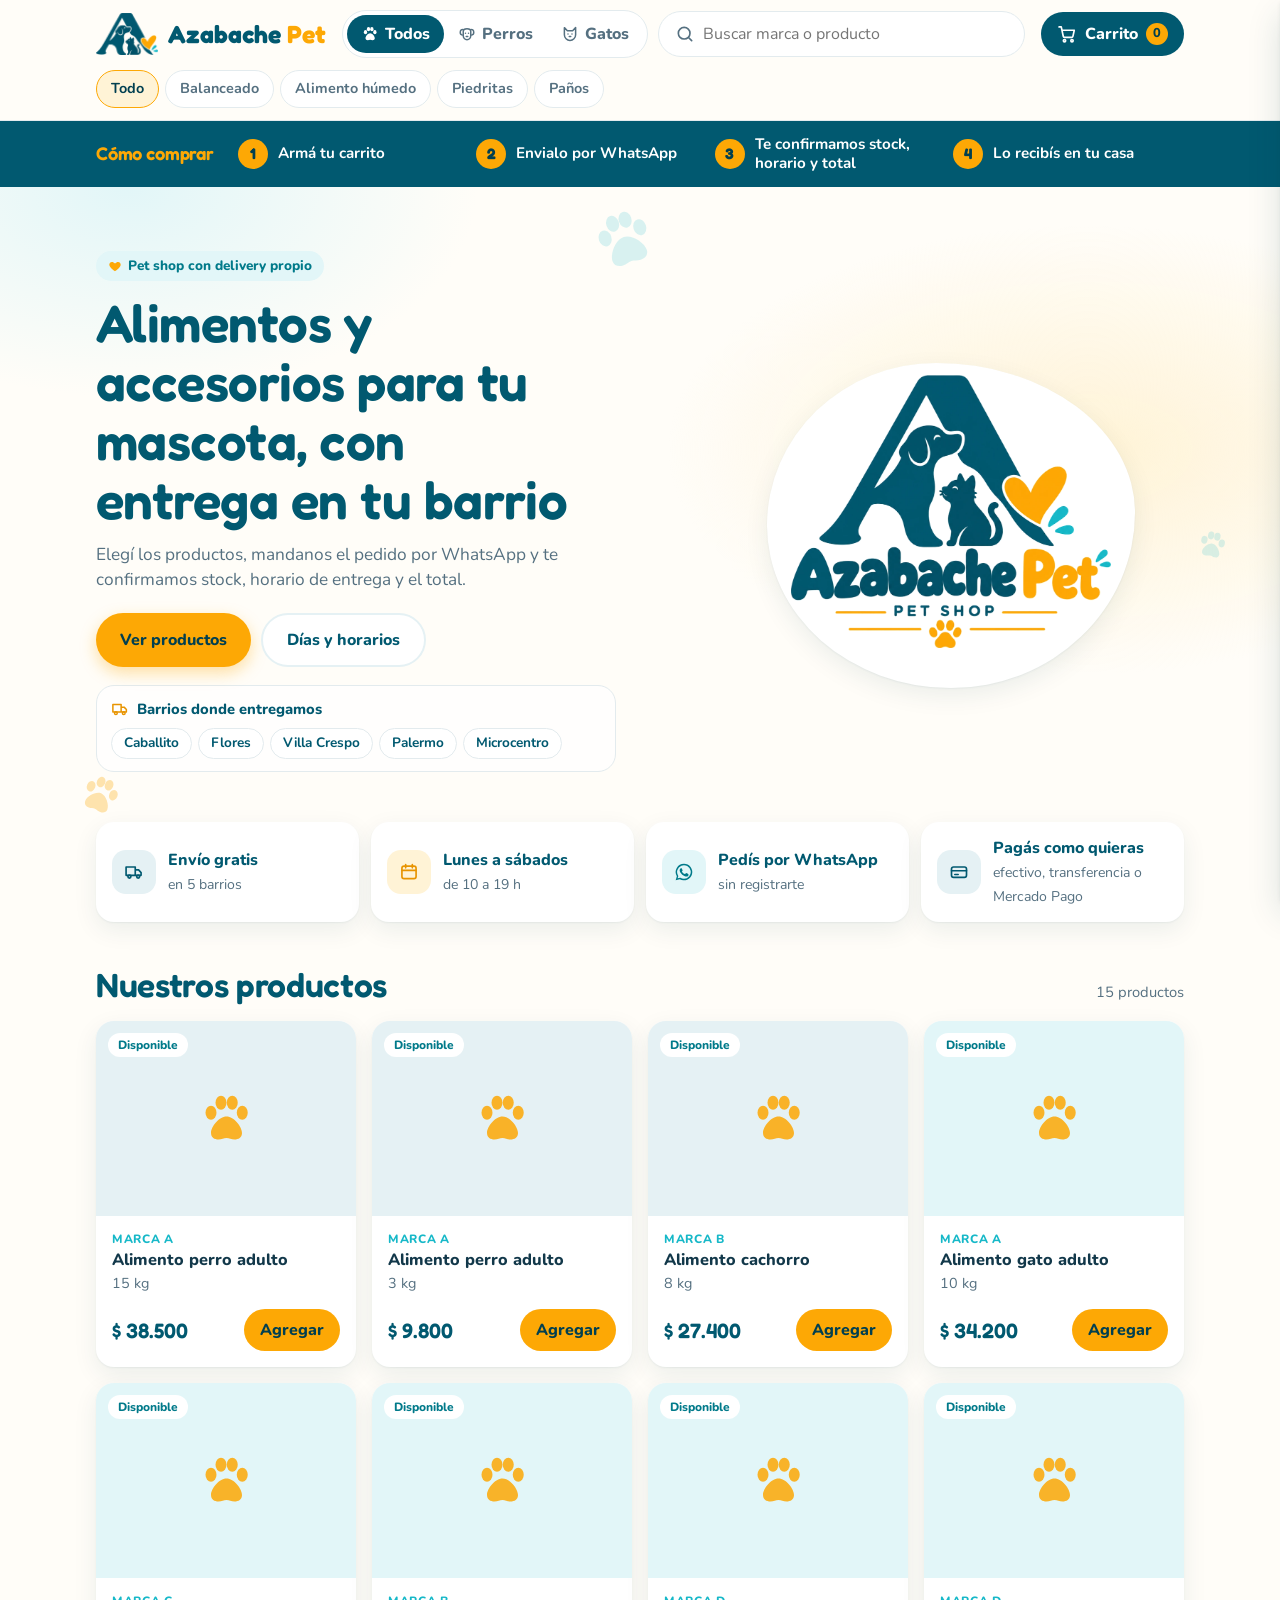
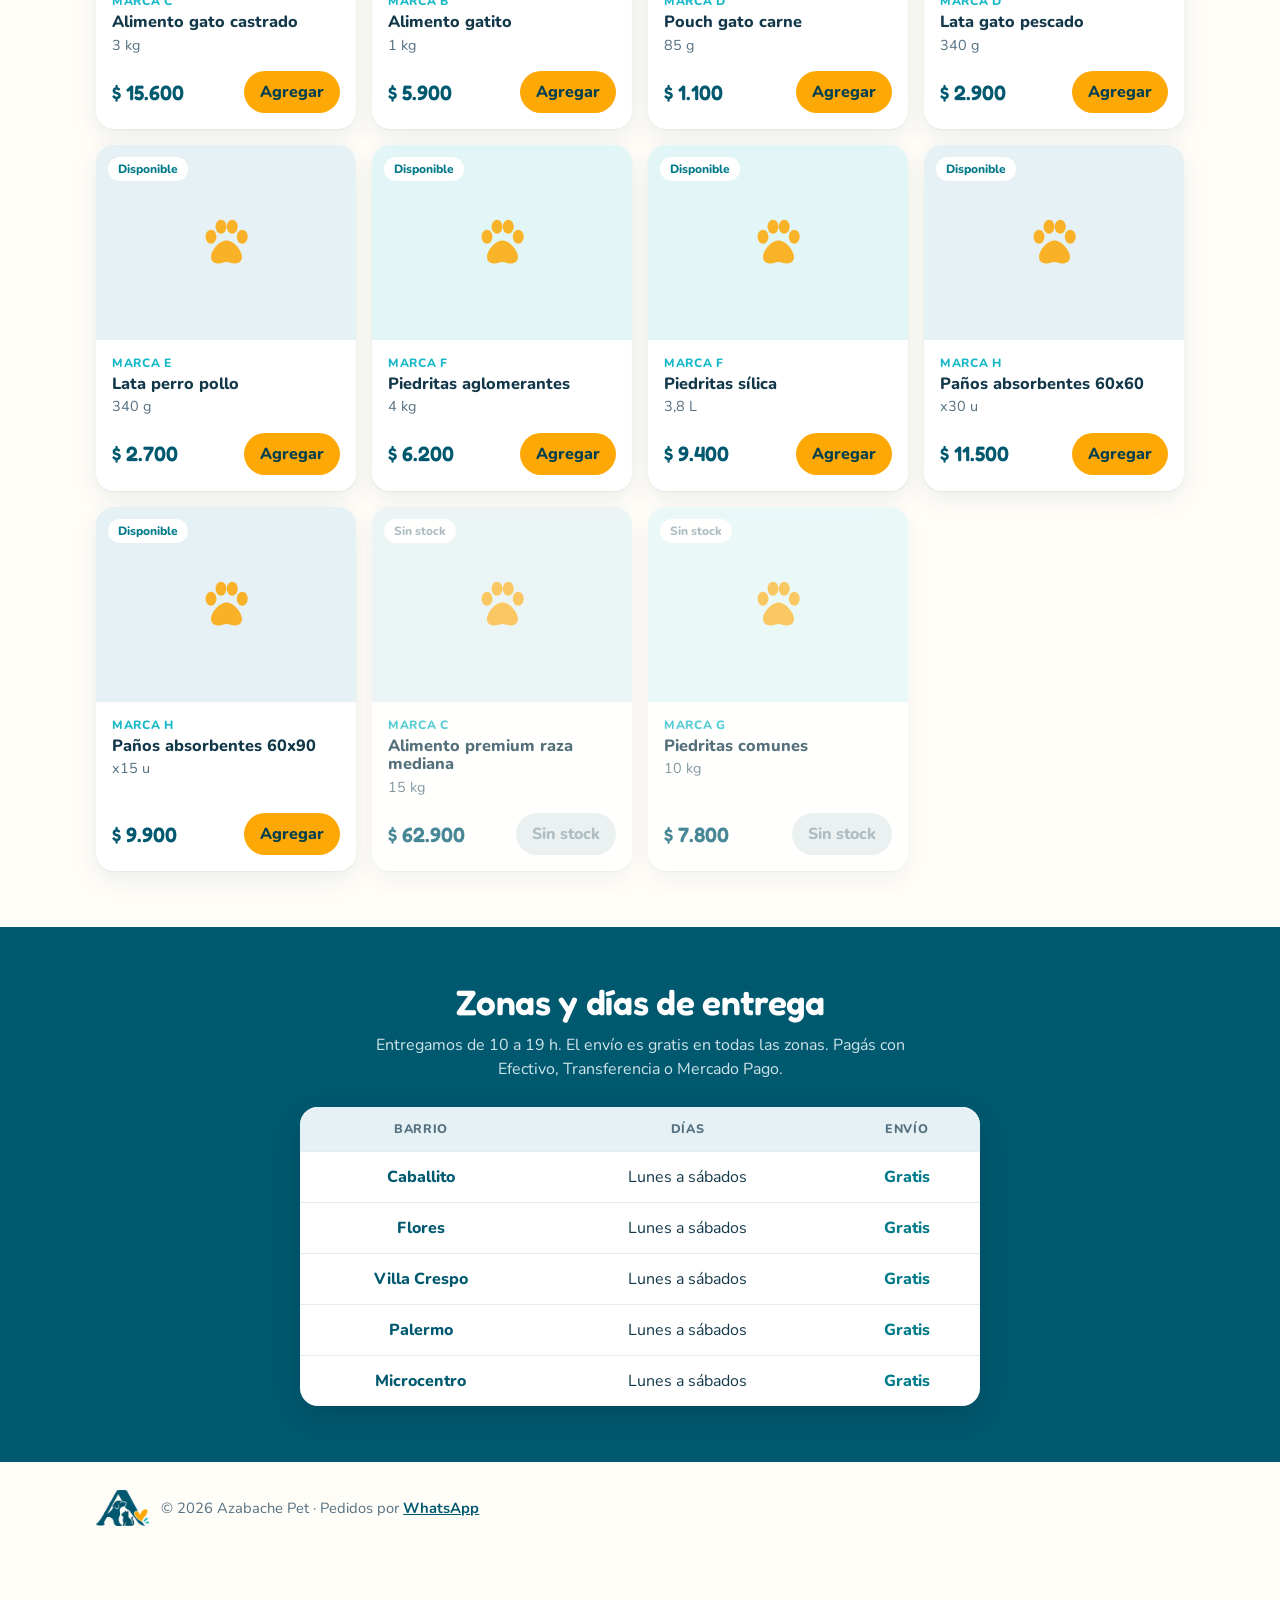
==== commit 138b2086: "Logo nuevo y rediseño con sus colores Logo nuevo recortado con fondo transparente. Paleta del logo: " ====
--- a/index.html
+++ b/index.html
@@ -5,56 +5,92 @@
   <meta name="viewport" content="width=device-width, initial-scale=1">
   <title>Azabache Pet · Pet shop & delivery</title>
   <meta name="description" content="Alimento balanceado, húmedo, piedritas y paños con entrega en Caballito, Flores, Villa Crespo, Palermo y Microcentro.">
-  <meta name="theme-color" content="#faf9f6">
+  <meta name="theme-color" content="#015970">
   <link rel="icon" type="image/png" href="img/favicon.png">
   <link rel="preconnect" href="https://fonts.googleapis.com">
   <link rel="preconnect" href="https://fonts.gstatic.com" crossorigin>
-  <link rel="stylesheet" href="https://fonts.googleapis.com/css2?family=DM+Serif+Display&family=Jost:wght@400;500;600&display=swap">
+  <link rel="stylesheet" href="https://fonts.googleapis.com/css2?family=Fredoka:wght@500;600;700&family=Nunito:wght@400;600;700;800&display=swap">
   <link rel="stylesheet" href="styles.css">
 </head>
 <body>
   <header class="topbar">
     <div class="wrap topbar-inner">
       <a href="#" class="brand" id="brand">
-        <img src="img/logo-marca.png" alt="" width="52" height="37">
+        <img src="img/logo-marca.png" alt="" width="256" height="173">
         <span class="wordmark" id="brand-name"></span>
       </a>
+      <div class="top-filters">
+        <div class="seg" role="tablist" aria-label="Mascota" id="f-mascota">
+          <button role="tab" data-v="todos" aria-selected="true"><svg aria-hidden="true"><use href="#i-paw"/></svg>Todos</button>
+          <button role="tab" data-v="perro" aria-selected="false"><svg aria-hidden="true"><use href="#i-dog"/></svg>Perros</button>
+          <button role="tab" data-v="gato" aria-selected="false"><svg aria-hidden="true"><use href="#i-cat"/></svg>Gatos</button>
+        </div>
+        <label class="search">
+          <svg viewBox="0 0 24 24" aria-hidden="true"><use href="#i-search"/></svg>
+          <input type="search" id="f-texto" placeholder="Buscar marca o producto" autocomplete="off" aria-label="Buscar marca o producto">
+        </label>
+      </div>
       <button class="cart-btn" id="open-cart" aria-label="Ver carrito">
         <svg viewBox="0 0 24 24" aria-hidden="true"><use href="#i-cart"/></svg>
         <span>Carrito</span>
         <span class="badge" id="cart-count" hidden>0</span>
       </button>
     </div>
+    <div class="wrap top-chips">
+      <div class="chips" id="f-categoria" aria-label="Categoría"></div>
+    </div>
   </header>
 
   <main>
-    <section class="hero">
-      <div class="wrap hero-inner">
-        <div class="hero-text">
-          <h1 id="hero-title"></h1>
-          <p class="hero-sub">Elegí los productos, mandanos el pedido por WhatsApp y te confirmamos stock, total y horario.</p>
-          <ul class="zone-chips" id="hero-zonas"></ul>
-          <a class="hero-cta" href="#catalogo">Ver productos</a>
-        </div>
-        <img class="hero-logo" id="hero-logo" src="img/logo.png" width="900" height="783" alt="">
+    <section class="howto" aria-label="Cómo comprar">
+      <div class="wrap howto-inner">
+        <h2 class="howto-title">Cómo comprar</h2>
+        <ol class="steps">
+          <li><b>1</b><span>Armá tu carrito</span></li>
+          <li><b>2</b><span>Envialo por WhatsApp</span></li>
+          <li><b>3</b><span>Te confirmamos stock, horario y total</span></li>
+          <li><b>4</b><span>Lo recibís en tu casa</span></li>
+        </ol>
       </div>
     </section>
 
+    <section class="hero">
+      <svg class="deco d1" aria-hidden="true"><use href="#i-paw"/></svg>
+      <svg class="deco d2" aria-hidden="true"><use href="#i-paw"/></svg>
+      <svg class="deco d3" aria-hidden="true"><use href="#i-paw"/></svg>
+      <div class="wrap hero-inner">
+        <div class="hero-text">
+          <p class="kicker"><svg aria-hidden="true"><use href="#i-heart"/></svg> Pet shop con delivery propio</p>
+          <h1 id="hero-title"></h1>
+          <p class="hero-sub">Elegí los productos, mandanos el pedido por WhatsApp y te confirmamos stock, horario de entrega y el total.</p>
+          <div class="hero-actions">
+            <a class="btn-primary" href="#catalogo">Ver productos</a>
+            <a class="btn-ghost" href="#entregas">Días y horarios</a>
+          </div>
+          <div class="zones">
+            <p class="zones-label"><svg aria-hidden="true"><use href="#i-truck"/></svg> Barrios donde entregamos</p>
+            <ul class="zone-chips" id="hero-zonas"></ul>
+          </div>
+        </div>
+        <div class="hero-art">
+          <img class="hero-logo" id="hero-logo" src="img/logo.png" width="900" height="769" alt="">
+        </div>
+      </div>
+    </section>
+
+    <section class="wrap perks" aria-label="Cómo trabajamos">
+      <div class="perk"><span class="perk-ico"><svg aria-hidden="true"><use href="#i-truck"/></svg></span><div><b id="perk-envio"></b><span id="perk-envio-sub"></span></div></div>
+      <div class="perk"><span class="perk-ico"><svg aria-hidden="true"><use href="#i-cal"/></svg></span><div><b id="perk-dias"></b><span id="perk-dias-sub"></span></div></div>
+      <div class="perk"><span class="perk-ico"><svg aria-hidden="true"><use href="#i-wa"/></svg></span><div><b>Pedís por WhatsApp</b><span>sin registrarte</span></div></div>
+      <div class="perk"><span class="perk-ico"><svg aria-hidden="true"><use href="#i-card"/></svg></span><div><b>Pagás como quieras</b><span id="perk-pago"></span></div></div>
+    </section>
+
     <section class="wrap catalog" id="catalogo">
-      <div class="filters">
-        <div class="seg" role="tablist" aria-label="Mascota" id="f-mascota">
-          <button role="tab" data-v="todos" aria-selected="true">Todos</button>
-          <button role="tab" data-v="perro" aria-selected="false">Perros</button>
-          <button role="tab" data-v="gato" aria-selected="false">Gatos</button>
-        </div>
-        <div class="chips" id="f-categoria" aria-label="Categoría"></div>
-        <label class="search">
-          <svg viewBox="0 0 24 24" aria-hidden="true"><use href="#i-search"/></svg>
-          <input type="search" id="f-texto" placeholder="Buscar marca o producto" autocomplete="off">
-        </label>
+      <div class="catalog-head">
+        <h2>Nuestros productos</h2>
+        <p class="result-count" id="result-count"></p>
       </div>
 
-      <p class="result-count" id="result-count"></p>
       <div class="grid" id="grid"></div>
       <p class="empty" id="empty" hidden>No encontramos productos con esos filtros.</p>
     </section>
@@ -69,19 +105,13 @@
             <tbody id="zonas-body"></tbody>
           </table>
         </div>
-        <div class="steps">
-          <div><b>1</b><span>Armá tu carrito</span></div>
-          <div><b>2</b><span>Envialo por WhatsApp</span></div>
-          <div><b>3</b><span>Te confirmamos total y horario</span></div>
-          <div><b>4</b><span>Lo recibís en tu casa</span></div>
-        </div>
       </div>
     </section>
   </main>
 
   <footer class="footer">
     <div class="wrap footer-inner">
-      <img src="img/logo-marca.png" alt="" width="44" height="31">
+      <img src="img/logo-marca.png" alt="" width="256" height="173">
       <div id="footer"></div>
     </div>
   </footer>
@@ -151,6 +181,12 @@
     <symbol id="i-search" viewBox="0 0 24 24"><g fill="none" stroke="currentColor" stroke-width="2" stroke-linecap="round"><circle cx="11" cy="11" r="7"/><path d="m20 20-3.5-3.5"/></g></symbol>
     <symbol id="i-x" viewBox="0 0 24 24"><path d="M6 6l12 12M18 6 6 18" stroke="currentColor" stroke-width="2" stroke-linecap="round"/></symbol>
     <symbol id="i-wa" viewBox="0 0 24 24"><path fill="currentColor" d="M12 2a10 10 0 0 0-8.6 15.1L2 22l5-1.3A10 10 0 1 0 12 2zm0 18.2c-1.5 0-3-.4-4.3-1.2l-.3-.2-3 .8.8-2.9-.2-.3A8.2 8.2 0 1 1 12 20.2zm4.5-6.1c-.2-.1-1.5-.7-1.7-.8-.2-.1-.4-.1-.6.1l-.8 1c-.1.2-.3.2-.5.1a6.7 6.7 0 0 1-3.3-2.9c-.3-.4.2-.4.7-1.4.1-.2 0-.3 0-.4l-.8-1.8c-.2-.5-.4-.4-.6-.4h-.5a1 1 0 0 0-.7.3 3 3 0 0 0-.9 2.2 5.2 5.2 0 0 0 1.1 2.7 11.8 11.8 0 0 0 4.5 4c1.7.7 2.3.8 3.2.6.5-.1 1.5-.6 1.7-1.2.2-.6.2-1.1.2-1.2-.1-.1-.3-.2-.5-.3z"/></symbol>
+    <symbol id="i-heart" viewBox="0 0 24 24"><path fill="currentColor" d="M12 21s-7.5-4.6-9.4-9.3C1.3 8.4 3.4 5 6.8 5c2 0 3.4 1.1 4.2 2.4h2C13.8 6.1 15.2 5 17.2 5c3.4 0 5.5 3.4 4.2 6.7C19.5 16.4 12 21 12 21z"/></symbol>
+    <symbol id="i-truck" viewBox="0 0 24 24"><g fill="none" stroke="currentColor" stroke-width="2" stroke-linecap="round" stroke-linejoin="round"><path d="M2.5 6h11v10h-11zM13.5 9.5h4l3 3.2V16h-7"/><circle cx="6.5" cy="17.5" r="1.8"/><circle cx="17" cy="17.5" r="1.8"/></g></symbol>
+    <symbol id="i-cal" viewBox="0 0 24 24"><g fill="none" stroke="currentColor" stroke-width="2" stroke-linecap="round"><rect x="3.5" y="5" width="17" height="15" rx="2.5"/><path d="M3.5 10h17M8 3v4M16 3v4"/></g></symbol>
+    <symbol id="i-card" viewBox="0 0 24 24"><g fill="none" stroke="currentColor" stroke-width="2" stroke-linecap="round"><rect x="3" y="6" width="18" height="12.5" rx="2.5"/><path d="M3 10.5h18M7 15h4"/></g></symbol>
+    <symbol id="i-dog" viewBox="0 0 24 24"><g fill="none" stroke="currentColor" stroke-width="2" stroke-linecap="round" stroke-linejoin="round"><path d="M7.5 6.5C5 5.4 3 6.8 3 9.8c0 2 1 3.4 2.6 3.6M16.5 6.5C19 5.4 21 6.8 21 9.8c0 2-1 3.4-2.6 3.6"/><path d="M7 8.5C7 6.6 9.2 5 12 5s5 1.6 5 3.5V14c0 3.1-2.2 5.5-5 5.5S7 17.1 7 14z"/><path d="M11 15.2h2"/></g><g fill="currentColor"><circle cx="10" cy="11" r="1"/><circle cx="14" cy="11" r="1"/></g></symbol>
+    <symbol id="i-cat" viewBox="0 0 24 24"><g fill="none" stroke="currentColor" stroke-width="2" stroke-linejoin="round"><path d="M4.5 3.5l4 4.2h7l4-4.2V13c0 4.2-3.4 7.5-7.5 7.5S4.5 17.2 4.5 13z"/><path d="M11 15.3h2" stroke-linecap="round"/></g><g fill="currentColor"><circle cx="9.3" cy="12" r="1"/><circle cx="14.7" cy="12" r="1"/></g></symbol>
   </svg>
 
   <script src="config.js"></script>
--- a/styles.css
+++ b/styles.css
@@ -1,168 +1,239 @@
-/* Paleta de la marca: azul intenso (marca y botones), celeste grisáceo (detalles),
-   gris perla y blanco cálido (fondos), azul pizarra (texto) */
+/* Colores del logo: azul petróleo (marca), ámbar (acentos y botones), turquesa (detalles) */
 :root {
-  --bg: #faf9f6;          /* blanco cálido */
+  --petrol: #015970;
+  --petrol-dark: #013f50;
+  --petrol-soft: #e5f1f4;
+  --amber: #fda805;
+  --amber-dark: #e89400;
+  --amber-soft: #fff3d6;
+  --turq: #16b8c8;
+  --turq-soft: #e2f6f8;
+
+  --bg: #fffdf8;
   --surface: #ffffff;
-  --soft: #e7ecf1;        /* gris perla */
-  --detail: #b9d2e8;      /* celeste grisáceo */
-  --ink: #42566d;         /* azul pizarra */
-  --muted: #5f7083;
-  --line: #dde4eb;
-  --brand: #2457d6;       /* azul intenso */
-  --brand-dark: #1a44ad;
-  --brand-ink: #ffffff;
-  --brand-soft: #e3ecf7;
-  --ok: #1a44ad;
-  --off: #8d99a6;
-  --wa: #2457d6;
-  --radius: 14px;
-  --shadow: 0 1px 2px rgba(66, 86, 109, .08), 0 6px 20px rgba(66, 86, 109, .08);
-  --serif: "DM Serif Display", Georgia, "Times New Roman", serif;
-  font-family: "Jost", system-ui, -apple-system, "Segoe UI", Roboto, sans-serif;
+  --ink: #12384a;          /* texto: petróleo muy oscuro */
+  --muted: #557080;
+  --line: #e3ebee;
+  --ok: #017a8a;
+  --off: #8fa3ad;
+
+  --radius: 18px;
+  --shadow: 0 1px 2px rgba(1, 63, 80, .06), 0 8px 24px rgba(1, 63, 80, .08);
+  --shadow-hover: 0 2px 4px rgba(1, 63, 80, .08), 0 14px 32px rgba(1, 63, 80, .14);
+  --round: "Fredoka", "Nunito", system-ui, sans-serif;
+  font-family: "Nunito", system-ui, -apple-system, "Segoe UI", Roboto, sans-serif;
   color: var(--ink);
 }
 
 * { box-sizing: border-box; }
 html { scroll-behavior: smooth; }
-body { margin: 0; background: var(--bg); line-height: 1.45; }
+body { margin: 0; background: var(--bg); line-height: 1.5; overflow-x: hidden; }
 button, input, select, textarea { font: inherit; color: inherit; }
 button { cursor: pointer; }
 svg { width: 20px; height: 20px; flex: none; }
-h1, h2, h3 { line-height: 1.15; margin: 0; }
-h1, h2 { font-family: var(--serif); font-weight: 400; letter-spacing: -.01em; }
+h1, h2, h3 { line-height: 1.12; margin: 0; }
+h1, h2 { font-family: var(--round); font-weight: 600; color: var(--petrol); letter-spacing: -.01em; }
 
 .wrap { max-width: 1120px; margin: 0 auto; padding: 0 16px; }
 
+/* Botones */
+.btn-primary, .btn-ghost { display: inline-flex; align-items: center; gap: 8px; font-weight: 800; text-decoration: none; padding: 13px 24px; border-radius: 999px; transition: transform .15s, background .15s; }
+.btn-primary { background: var(--amber); color: var(--petrol-dark); box-shadow: 0 6px 16px rgba(253, 168, 5, .35); }
+.btn-primary:hover { background: var(--amber-dark); transform: translateY(-1px); }
+.btn-ghost { color: var(--petrol); border: 2px solid var(--petrol-soft); background: var(--surface); }
+.btn-ghost:hover { border-color: var(--petrol); }
+
 /* Barra superior */
-.topbar { position: sticky; top: 0; z-index: 20; background: rgba(250, 249, 246, .92); backdrop-filter: blur(8px); border-bottom: 1px solid var(--line); }
-.topbar-inner { display: flex; align-items: center; justify-content: space-between; height: 64px; }
-.brand { display: flex; align-items: center; gap: 10px; color: var(--ink); text-decoration: none; }
-.brand img { height: 38px; width: auto; }
-.wordmark { font-family: var(--serif); font-size: 1.45rem; line-height: 1; color: var(--brand); }
-.wordmark em { font-style: normal; }
-.cart-btn { position: relative; display: flex; align-items: center; gap: 8px; border: 1px solid var(--line); background: var(--surface); padding: 8px 14px; border-radius: 999px; font-weight: 600; }
-.badge { min-width: 22px; height: 22px; padding: 0 6px; border-radius: 999px; background: var(--brand); color: var(--brand-ink); font-size: .8rem; display: grid; place-items: center; }
-
-/* Hero */
-.hero { padding: 40px 0 28px; }
-.hero-inner { display: grid; grid-template-columns: 1fr; gap: 24px; align-items: center; }
-.hero-logo { width: min(220px, 60%); height: auto; justify-self: center; grid-row: 1; }
-.hero h1 { font-size: clamp(2rem, 5vw, 3.1rem); max-width: 18ch; }
-.hero-sub { color: var(--muted); max-width: 52ch; margin: 12px 0 18px; font-size: 1.05rem; }
+.topbar { position: sticky; top: 0; z-index: 20; background: rgba(255, 253, 248, .92); backdrop-filter: blur(10px); border-bottom: 1px solid var(--line); }
+.topbar-inner { display: flex; align-items: center; justify-content: space-between; gap: 16px; min-height: 68px; padding-top: 8px; padding-bottom: 8px; }
+.top-filters { flex: 1; display: flex; align-items: center; gap: 10px; min-width: 0; }
+.top-filters .search { flex: 1 1 200px; max-width: 380px; }
+.top-chips { padding-bottom: 10px; }
+.top-chips .chips { flex-wrap: nowrap; overflow-x: auto; scrollbar-width: none; padding: 2px 0; }
+.top-chips .chips::-webkit-scrollbar { display: none; }
+.top-chips .chips button { white-space: nowrap; flex: none; }
+#catalogo, #entregas { scroll-margin-top: 130px; }
+@media (max-width: 860px) {
+  .topbar-inner { flex-wrap: wrap; row-gap: 8px; }
+  .top-filters { order: 3; flex-basis: 100%; }
+  .top-filters .search { max-width: none; }
+}
+.brand { display: flex; align-items: center; gap: 10px; text-decoration: none; }
+.brand img { height: 42px; width: auto; }
+.wordmark { font-family: var(--round); font-weight: 700; font-size: 1.55rem; line-height: 1; color: var(--petrol); }
+.wordmark em { font-style: normal; color: var(--amber); }
+.cart-btn { position: relative; display: flex; align-items: center; gap: 8px; border: 0; background: var(--petrol); color: #fff; padding: 10px 16px; border-radius: 999px; font-weight: 800; }
+.cart-btn:hover { background: var(--petrol-dark); }
+.badge { min-width: 22px; height: 22px; padding: 0 6px; border-radius: 999px; background: var(--amber); color: var(--petrol-dark); font-size: .8rem; font-weight: 800; display: grid; place-items: center; }
+
+/* Cómo comprar (primera franja) */
+.howto { background: var(--petrol); color: #fff; padding: 14px 0; }
+.howto-inner { display: flex; align-items: center; gap: 16px 24px; flex-wrap: wrap; }
+.howto-title { font-size: 1.15rem; color: var(--amber); white-space: nowrap; }
+.steps { list-style: none; margin: 0; padding: 0; flex: 1; display: grid; grid-template-columns: repeat(4, 1fr); gap: 8px; }
+.steps li { display: flex; align-items: center; gap: 10px; font-weight: 700; font-size: .95rem; line-height: 1.25; }
+.steps b { width: 30px; height: 30px; border-radius: 50%; background: var(--amber); color: var(--petrol-dark); display: grid; place-items: center; flex: none; font-family: var(--round); }
+@media (max-width: 760px) {
+  .steps { grid-template-columns: 1fr 1fr; gap: 10px 12px; }
+  .steps li { font-size: .88rem; }
+}
+
+/* Portada */
+.hero { position: relative; overflow: hidden; padding: 36px 0 40px; background:
+  radial-gradient(600px 320px at 85% 40%, var(--amber-soft), transparent 70%),
+  radial-gradient(500px 300px at 10% 0%, var(--turq-soft), transparent 70%); }
+.hero-inner { position: relative; display: grid; grid-template-columns: 1fr; gap: 20px; align-items: center; }
+.hero-art { grid-row: 1; justify-self: center; position: relative; width: min(250px, 66%); }
+.hero-art::before { content: ""; position: absolute; inset: 8% 4% 0; background: var(--surface); border-radius: 46% 54% 50% 50% / 50% 46% 54% 50%; box-shadow: var(--shadow); z-index: 0; }
+.hero-logo { position: relative; z-index: 1; width: 100%; height: auto; display: block; padding: 10%; }
+.kicker { display: inline-flex; align-items: center; gap: 6px; margin: 0 0 12px; padding: 5px 12px; border-radius: 999px; background: var(--turq-soft); color: var(--ok); font-weight: 800; font-size: .85rem; }
+.kicker svg { width: 14px; height: 14px; color: var(--amber); }
+.hero h1 { font-size: clamp(2rem, 5.2vw, 3.3rem); max-width: 16ch; }
+.hero-sub { color: var(--muted); max-width: 48ch; margin: 12px 0 20px; font-size: 1.08rem; }
+.hero-actions { display: flex; flex-wrap: wrap; gap: 10px; margin-bottom: 18px; }
+.zones { background: rgba(255, 255, 255, .7); border: 1px solid var(--line); border-radius: var(--radius); padding: 12px 14px; max-width: 520px; }
+.zones-label { display: flex; align-items: center; gap: 8px; margin: 0 0 8px; font-weight: 800; color: var(--petrol); font-size: .92rem; }
+.zones-label svg { width: 18px; height: 18px; color: var(--amber-dark); }
 .zone-chips { display: flex; flex-wrap: wrap; gap: 6px; list-style: none; padding: 0; margin: 0; }
-.zone-chips li { background: var(--soft); color: var(--ink); padding: 4px 12px; border-radius: 999px; font-size: .85rem; font-weight: 500; }
-.hero-cta { display: inline-block; margin-top: 22px; background: var(--brand); color: var(--bg); text-decoration: none; font-weight: 500; letter-spacing: .04em; padding: 12px 22px; border-radius: 999px; }
-.hero-cta:hover { background: var(--brand-dark); }
+.zone-chips li { background: var(--surface); border: 1px solid var(--line); color: var(--petrol); padding: 4px 12px; border-radius: 999px; font-size: .85rem; font-weight: 700; }
+.deco { position: absolute; color: var(--turq); opacity: .16; }
+.deco.d1 { width: 70px; height: 70px; top: 18px; left: 46%; transform: rotate(-18deg); }
+.deco.d2 { width: 46px; height: 46px; bottom: 26px; left: 6%; transform: rotate(22deg); color: var(--amber); opacity: .3; }
+.deco.d3 { width: 34px; height: 34px; top: 52%; right: 4%; transform: rotate(12deg); }
 @media (min-width: 820px) {
-  .hero { padding: 56px 0 40px; }
-  .hero-inner { grid-template-columns: 1.3fr 1fr; gap: 48px; }
-  .hero-logo { grid-row: auto; width: 100%; max-width: 380px; }
-}
-
-/* Filtros */
-.filters { display: flex; flex-wrap: wrap; gap: 10px; align-items: center; padding: 12px 0; }
-.seg { display: inline-flex; background: var(--surface); border: 1px solid var(--line); border-radius: 999px; padding: 3px; }
-.seg button { border: 0; background: none; padding: 6px 14px; border-radius: 999px; font-weight: 600; color: var(--muted); }
-.seg button[aria-selected="true"] { background: var(--ink); color: #fff; }
+  .hero { padding: 64px 0 72px; }
+  .hero-inner { grid-template-columns: 1.25fr 1fr; gap: 40px; }
+  .hero-art { grid-row: auto; width: 100%; max-width: 400px; }
+}
+
+/* Beneficios */
+.perks { display: grid; grid-template-columns: repeat(auto-fit, minmax(220px, 1fr)); gap: 12px; margin-top: -22px; position: relative; z-index: 2; }
+.perk { display: flex; align-items: center; gap: 12px; background: var(--surface); border-radius: var(--radius); padding: 14px 16px; box-shadow: var(--shadow); }
+.perk-ico { width: 44px; height: 44px; border-radius: 14px; display: grid; place-items: center; background: var(--petrol-soft); color: var(--petrol); flex: none; }
+.perk:nth-child(2) .perk-ico { background: var(--amber-soft); color: var(--amber-dark); }
+.perk:nth-child(3) .perk-ico { background: var(--turq-soft); color: var(--ok); }
+.perk b { display: block; font-weight: 800; color: var(--petrol); }
+.perk span:not(.perk-ico) { font-size: .88rem; color: var(--muted); }
+
+/* Catálogo y filtros */
+.catalog { padding-top: 44px; }
+.catalog-head { display: flex; align-items: baseline; justify-content: space-between; gap: 12px; flex-wrap: wrap; margin-bottom: 18px; }
+.catalog-head h2 { font-size: clamp(1.6rem, 3.5vw, 2.1rem); }
+.result-count { color: var(--muted); font-size: .92rem; margin: 0; }
+.seg { display: inline-flex; background: var(--surface); border: 1px solid var(--line); border-radius: 999px; padding: 4px; }
+.seg button { display: inline-flex; align-items: center; gap: 6px; border: 0; background: none; padding: 7px 14px; border-radius: 999px; font-weight: 800; color: var(--muted); }
+.seg button svg { width: 18px; height: 18px; }
+.seg button[aria-selected="true"] { background: var(--petrol); color: #fff; }
 .chips { display: flex; flex-wrap: wrap; gap: 6px; }
-.chips button { border: 1px solid var(--line); background: var(--surface); padding: 6px 12px; border-radius: 999px; font-size: .9rem; color: var(--muted); }
-.chips button[aria-pressed="true"] { border-color: var(--brand); color: var(--brand); background: var(--brand-soft); font-weight: 600; }
-.search { flex: 1 1 220px; display: flex; align-items: center; gap: 8px; background: var(--surface); border: 1px solid var(--line); border-radius: 999px; padding: 0 14px; color: var(--muted); }
-.search input { border: 0; outline: 0; background: none; padding: 8px 0; width: 100%; color: var(--ink); }
-.search:focus-within { border-color: var(--ink); }
-.result-count { color: var(--muted); font-size: .9rem; margin: 4px 0 12px; }
-
-/* Grilla de productos */
-.grid { display: grid; grid-template-columns: repeat(auto-fill, minmax(220px, 1fr)); gap: 14px; padding-bottom: 40px; }
-.card { background: var(--surface); border: 1px solid var(--line); border-radius: var(--radius); overflow: hidden; display: flex; flex-direction: column; }
-.card.off { opacity: .7; }
-.thumb { aspect-ratio: 4 / 3; background: var(--soft); display: grid; place-items: center; position: relative; }
+.chips button { border: 1px solid var(--line); background: var(--surface); padding: 7px 14px; border-radius: 999px; font-size: .9rem; font-weight: 700; color: var(--muted); }
+.chips button:hover { border-color: var(--turq); }
+.chips button[aria-pressed="true"] { border-color: var(--amber); background: var(--amber-soft); color: var(--petrol-dark); }
+.search { flex: 1 1 220px; display: flex; align-items: center; gap: 8px; background: var(--surface); border: 1px solid var(--line); border-radius: 999px; padding: 0 16px; color: var(--muted); }
+.search input { border: 0; outline: 0; background: none; padding: 10px 0; width: 100%; color: var(--ink); }
+.search:focus-within { border-color: var(--petrol); box-shadow: 0 0 0 3px var(--petrol-soft); }
+
+/* Tarjetas de producto */
+.grid { display: grid; grid-template-columns: repeat(auto-fill, minmax(230px, 1fr)); gap: 16px; padding-bottom: 56px; }
+.card { background: var(--surface); border-radius: var(--radius); overflow: hidden; display: flex; flex-direction: column; box-shadow: var(--shadow); transition: transform .18s, box-shadow .18s; }
+.card:hover { transform: translateY(-3px); box-shadow: var(--shadow-hover); }
+.card.off { opacity: .72; }
+.card.off:hover { transform: none; }
+.thumb { aspect-ratio: 4 / 3; background: var(--petrol-soft); display: grid; place-items: center; position: relative; }
+.thumb.gato { background: var(--turq-soft); }
 .thumb img { width: 100%; height: 100%; object-fit: contain; }
-.thumb .ph { width: 56px; height: 56px; color: var(--detail); }
-.tag { position: absolute; top: 10px; left: 10px; font-size: .75rem; font-weight: 600; padding: 3px 8px; border-radius: 999px; background: var(--surface); }
+.thumb .ph { width: 60px; height: 60px; color: var(--amber); opacity: .85; }
+.tag { position: absolute; top: 12px; left: 12px; font-size: .75rem; font-weight: 800; padding: 3px 10px; border-radius: 999px; background: var(--surface); }
 .tag.ok { color: var(--ok); }
 .tag.no { color: var(--off); }
-.card-body { padding: 12px 14px 14px; display: flex; flex-direction: column; gap: 4px; flex: 1; }
-.brand-line { font-size: .8rem; color: var(--muted); text-transform: uppercase; letter-spacing: .04em; }
-.card h3 { font-size: 1rem; font-weight: 600; }
+.card-body { padding: 14px 16px 16px; display: flex; flex-direction: column; gap: 3px; flex: 1; }
+.brand-line { font-size: .75rem; color: var(--turq); font-weight: 800; text-transform: uppercase; letter-spacing: .06em; }
+.card h3 { font-size: 1.02rem; font-weight: 800; color: var(--ink); }
 .size { font-size: .9rem; color: var(--muted); }
-.card-foot { display: flex; align-items: center; justify-content: space-between; gap: 8px; margin-top: auto; padding-top: 10px; }
-.price { font-weight: 600; font-size: 1.15rem; }
-.add { border: 0; background: var(--brand); color: var(--brand-ink); font-weight: 600; padding: 8px 14px; border-radius: 10px; }
-.add:not(:disabled):hover, .wa-btn:not(:disabled):hover { background: var(--brand-dark); }
-.add:disabled { background: var(--soft); color: var(--off); cursor: not-allowed; }
-.stepper { display: inline-flex; align-items: center; border: 1px solid var(--line); border-radius: 10px; overflow: hidden; }
-.stepper button { border: 0; background: var(--surface); width: 34px; height: 34px; font-size: 1.1rem; font-weight: 600; }
-.stepper button:hover { background: var(--soft); }
-.stepper span { min-width: 28px; text-align: center; font-weight: 700; }
+.card-foot { display: flex; align-items: center; justify-content: space-between; gap: 8px; margin-top: auto; padding-top: 12px; }
+.price { font-family: var(--round); font-weight: 600; font-size: 1.3rem; color: var(--petrol); }
+.add { border: 0; background: var(--amber); color: var(--petrol-dark); font-weight: 800; padding: 9px 16px; border-radius: 999px; }
+.add:not(:disabled):hover, .wa-btn:not(:disabled):hover { background: var(--amber-dark); }
+.add:disabled { background: var(--line); color: var(--off); cursor: not-allowed; }
+.stepper { display: inline-flex; align-items: center; border: 2px solid var(--amber); border-radius: 999px; overflow: hidden; }
+.stepper button { border: 0; background: var(--surface); width: 34px; height: 32px; font-size: 1.1rem; font-weight: 800; color: var(--petrol); }
+.stepper button:hover { background: var(--amber-soft); }
+.stepper span { min-width: 26px; text-align: center; font-weight: 800; color: var(--petrol); }
 .empty { color: var(--muted); text-align: center; padding: 40px 0; }
 
 /* Entregas */
-.delivery { background: var(--surface); border-top: 1px solid var(--line); padding: 40px 0; }
-.delivery h2 { font-size: 1.9rem; text-align: center; }
-.delivery-sub { color: var(--muted); margin: 8px auto 22px; max-width: 56ch; text-align: center; }
-.table-wrap { overflow-x: auto; border: 1px solid var(--line); border-radius: var(--radius); max-width: 680px; margin: 0 auto; }
+.delivery { background: var(--petrol); color: #e8f4f6; padding: 56px 0; position: relative; overflow: hidden; }
+.delivery h2 { font-size: clamp(1.7rem, 3.5vw, 2.2rem); text-align: center; color: #fff; }
+.delivery-sub { color: #cfe5ea; margin: 10px auto 26px; max-width: 56ch; text-align: center; }
+.table-wrap { overflow-x: auto; background: var(--surface); color: var(--ink); border-radius: var(--radius); max-width: 680px; margin: 0 auto; box-shadow: 0 10px 30px rgba(0, 0, 0, .15); }
 table { width: 100%; border-collapse: collapse; min-width: 300px; }
-th, td { text-align: center; padding: 12px 14px; border-bottom: 1px solid var(--line); white-space: nowrap; }
-th { font-size: .8rem; text-transform: uppercase; letter-spacing: .04em; color: var(--muted); background: var(--bg); }
+th, td { text-align: center; padding: 13px 14px; border-bottom: 1px solid var(--line); white-space: nowrap; }
+th { font-size: .78rem; text-transform: uppercase; letter-spacing: .05em; color: var(--muted); background: var(--petrol-soft); font-weight: 800; }
 tr:last-child td { border-bottom: 0; }
-td:first-child { font-weight: 500; }
-td:last-child { color: var(--brand-dark); font-weight: 600; }
-.steps { display: grid; grid-template-columns: repeat(auto-fit, minmax(180px, 1fr)); gap: 10px; margin: 28px auto 0; max-width: 900px; }
-.steps div { display: flex; align-items: center; gap: 10px; background: var(--bg); border-radius: var(--radius); padding: 12px 14px; }
-.steps b { width: 28px; height: 28px; border-radius: 50%; background: var(--brand); color: #fff; display: grid; place-items: center; flex: none; }
-
-.footer { padding: 24px 0 96px; color: var(--muted); font-size: .9rem; }
+td:first-child { font-weight: 800; color: var(--petrol); }
+td:last-child { color: var(--ok); font-weight: 800; }
+
+.footer { padding: 28px 0 100px; color: var(--muted); font-size: .92rem; }
 .footer-inner { display: flex; align-items: center; gap: 12px; }
-.footer-inner img { height: 30px; width: auto; }
-.footer a { color: inherit; }
+.footer-inner img { height: 36px; width: auto; }
+.footer a { color: var(--petrol); font-weight: 700; }
 
 /* Barra flotante (celular) */
-.cart-bar { position: fixed; left: 16px; right: 16px; bottom: 16px; z-index: 25; display: flex; justify-content: space-between; align-items: center; gap: 12px; border: 0; border-radius: 14px; background: var(--ink); color: #fff; padding: 14px 18px; box-shadow: var(--shadow); font-weight: 600; }
+.cart-bar { position: fixed; left: 16px; right: 16px; bottom: 16px; z-index: 25; display: flex; justify-content: space-between; align-items: center; gap: 12px; border: 0; border-radius: 999px; background: var(--petrol); color: #fff; padding: 14px 22px; box-shadow: 0 10px 28px rgba(1, 63, 80, .35); font-weight: 800; }
+.cart-bar b { color: var(--amber); }
 .cart-bar[hidden] { display: none; }
 @media (min-width: 900px) { .cart-bar { display: none !important; } }
 
 /* Carrito lateral */
-.overlay { position: fixed; inset: 0; background: rgba(36, 48, 62, .4); z-index: 30; }
-.drawer { position: fixed; top: 0; right: 0; bottom: 0; width: min(440px, 100%); background: var(--surface); z-index: 40; display: flex; flex-direction: column; transform: translateX(100%); transition: transform .25s ease; box-shadow: var(--shadow); }
+.overlay { position: fixed; inset: 0; background: rgba(1, 40, 52, .45); z-index: 30; }
+.drawer { position: fixed; top: 0; right: 0; bottom: 0; width: min(440px, 100%); background: var(--surface); z-index: 40; display: flex; flex-direction: column; transform: translateX(100%); transition: transform .25s ease; box-shadow: var(--shadow-hover); }
 .drawer.open { transform: none; }
 .drawer-head { display: flex; justify-content: space-between; align-items: center; padding: 16px; border-bottom: 1px solid var(--line); }
-.drawer-head h2 { font-size: 1.2rem; }
-.icon-btn { border: 0; background: none; padding: 6px; border-radius: 8px; display: grid; place-items: center; }
-.icon-btn:hover { background: var(--bg); }
+.drawer-head h2 { font-size: 1.35rem; }
+.icon-btn { border: 0; background: none; padding: 6px; border-radius: 10px; display: grid; place-items: center; color: var(--petrol); }
+.icon-btn:hover { background: var(--petrol-soft); }
 .drawer-body { flex: 1; overflow-y: auto; padding: 8px 16px 16px; }
 .lines { list-style: none; margin: 0; padding: 0; }
 .lines li { display: grid; grid-template-columns: 1fr auto; gap: 4px 10px; padding: 12px 0; border-bottom: 1px solid var(--line); }
-.line-name { font-weight: 600; }
+.line-name { font-weight: 800; }
 .line-meta { font-size: .85rem; color: var(--muted); }
-.line-total { font-weight: 700; text-align: right; }
+.line-total { font-weight: 800; text-align: right; color: var(--petrol); }
 .line-actions { grid-column: 1 / -1; display: flex; justify-content: space-between; align-items: center; }
 .remove { border: 0; background: none; color: var(--muted); font-size: .85rem; text-decoration: underline; padding: 0; }
 .empty-cart { color: var(--muted); padding: 16px 0; }
 
-form h3 { font-size: 1rem; margin: 20px 0 10px; }
-form label { display: block; font-size: .85rem; font-weight: 600; margin-bottom: 10px; }
+form h3 { font-size: 1rem; margin: 20px 0 10px; color: var(--petrol); font-weight: 800; }
+form label { display: block; font-size: .85rem; font-weight: 700; margin-bottom: 10px; }
 form .opt { font-weight: 400; color: var(--muted); }
-form input, form select, form textarea { display: block; width: 100%; margin-top: 4px; padding: 10px 12px; border: 1px solid var(--line); border-radius: 10px; background: var(--bg); font-weight: 400; }
-form input:focus, form select:focus, form textarea:focus { outline: 2px solid var(--ink); outline-offset: -1px; background: var(--surface); }
+form input, form select, form textarea { display: block; width: 100%; margin-top: 4px; padding: 10px 12px; border: 1px solid var(--line); border-radius: 12px; background: var(--bg); font-weight: 400; }
+form input:focus, form select:focus, form textarea:focus { outline: 2px solid var(--petrol); outline-offset: -1px; background: var(--surface); }
 form .invalid { border-color: #c0392b; background: #fdf2f0; }
 
 .drawer-foot { border-top: 1px solid var(--line); padding: 14px 16px 16px; background: var(--surface); }
 .totals > div { display: flex; justify-content: space-between; padding: 2px 0; color: var(--muted); }
-.totals .grand { color: var(--ink); font-weight: 700; font-size: 1.1rem; padding-top: 6px; }
+.totals .grand { color: var(--petrol); font-weight: 800; font-size: 1.15rem; padding-top: 6px; }
 .hint { font-size: .85rem; color: var(--ok); margin: 6px 0 0; }
 .hint:empty { display: none; }
 .form-error { color: #c0392b; font-size: .9rem; margin: 8px 0 0; }
-.wa-btn { margin-top: 12px; width: 100%; display: flex; align-items: center; justify-content: center; gap: 8px; border: 0; border-radius: 12px; background: var(--wa); color: #fff; font-weight: 700; padding: 14px; font-size: 1rem; }
-.wa-btn:disabled { background: var(--detail); cursor: not-allowed; }
+.wa-btn { margin-top: 12px; width: 100%; display: flex; align-items: center; justify-content: center; gap: 8px; border: 0; border-radius: 999px; background: var(--amber); color: var(--petrol-dark); font-weight: 800; padding: 14px; font-size: 1rem; }
+.wa-btn:disabled { background: var(--line); color: var(--off); cursor: not-allowed; }
 .fine { font-size: .78rem; color: var(--muted); text-align: center; margin: 8px 0 0; }
 
 @media (max-width: 520px) {
   .cart-btn span:not(.badge) { display: none; }
+  .wordmark { font-size: 1.35rem; }
+  .perks { grid-template-columns: 1fr 1fr; gap: 10px; }
+  .perk { flex-direction: column; align-items: flex-start; gap: 8px; padding: 12px; }
   .grid { grid-template-columns: repeat(2, 1fr); gap: 10px; }
-  .card-body { padding: 10px; }
+  .card-body { padding: 10px 12px 12px; }
   .card-foot { flex-direction: column; align-items: stretch; }
   .card-foot .add, .card-foot .stepper { width: 100%; }
   .card-foot .stepper { justify-content: space-between; }
-  .price { font-size: 1.05rem; }
-}
+  .price { font-size: 1.15rem; }
+  .seg button { padding: 7px 10px; }
+  .top-filters .seg button svg { display: none; }
+  .top-filters .search { flex: 1 1 90px; padding: 0 12px; }
+}
+
+@media (prefers-reduced-motion: reduce) {
+  * { transition: none !important; scroll-behavior: auto !important; }
+}
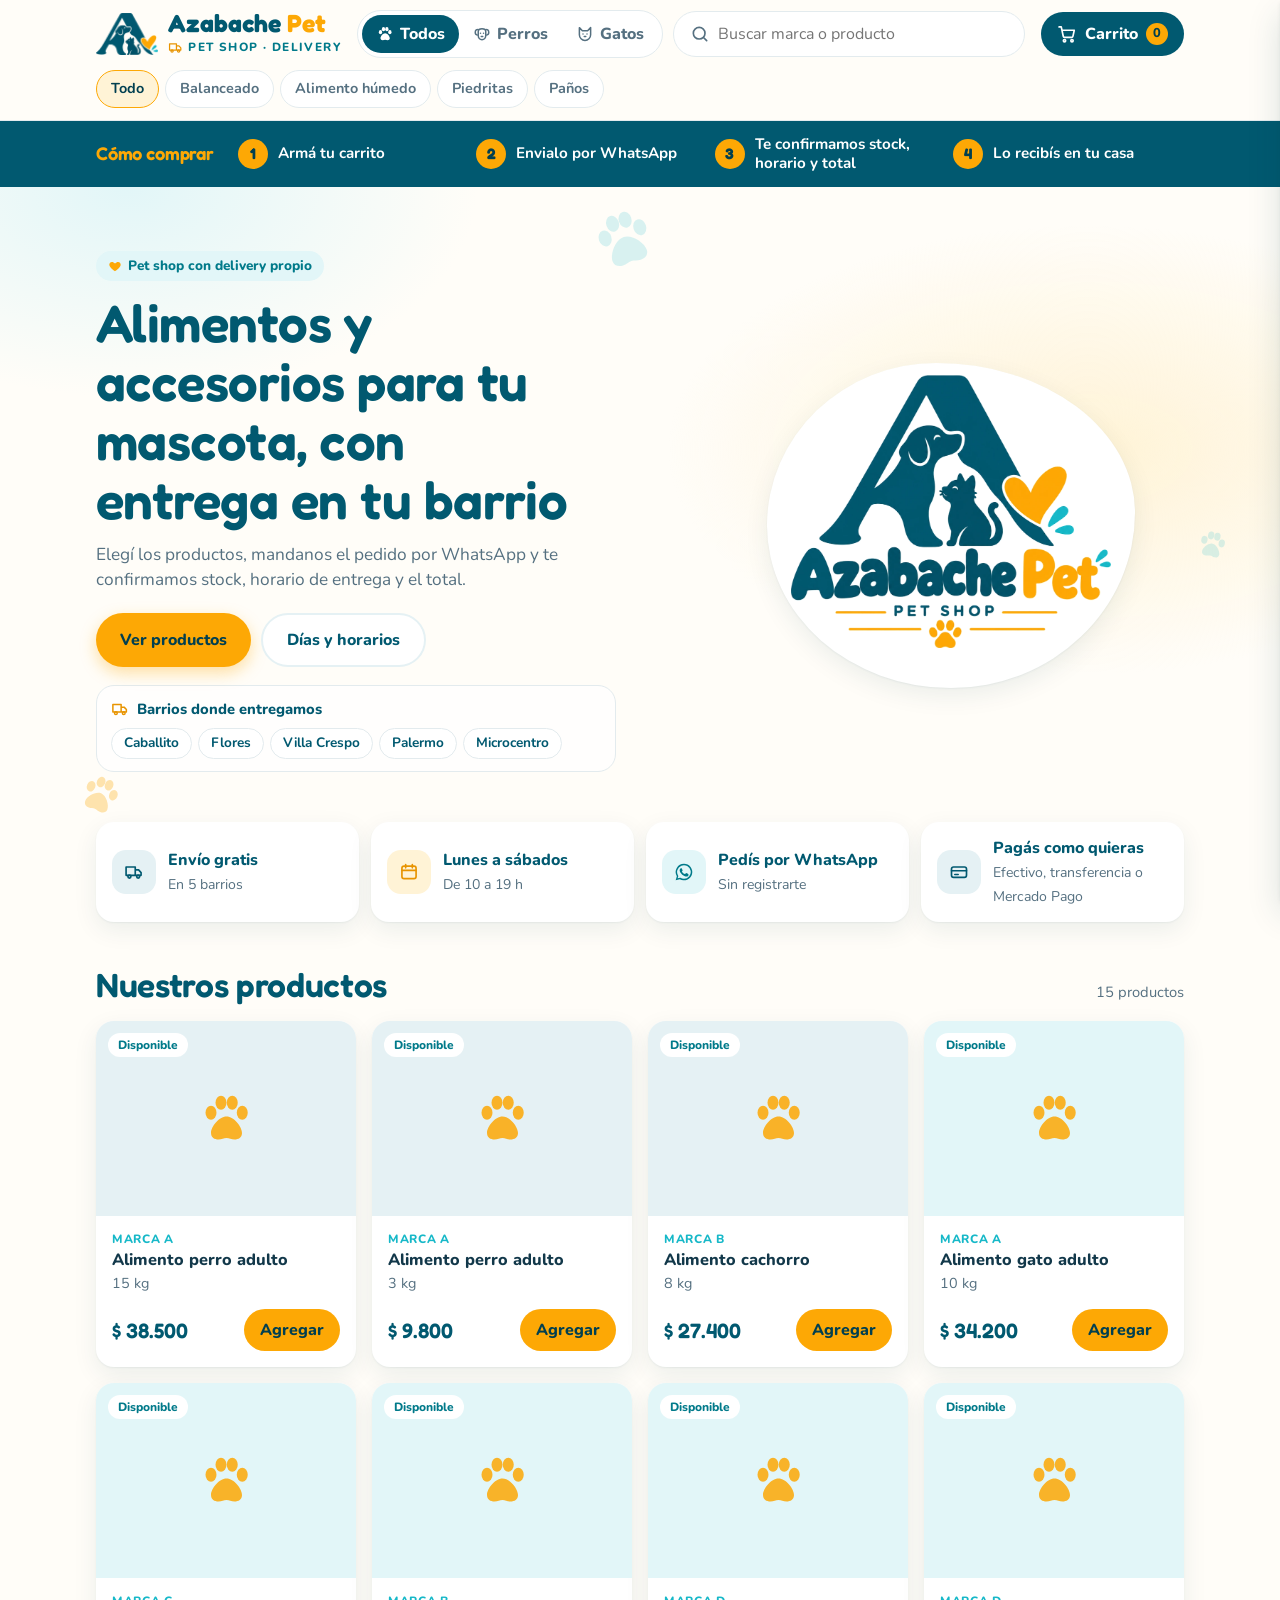
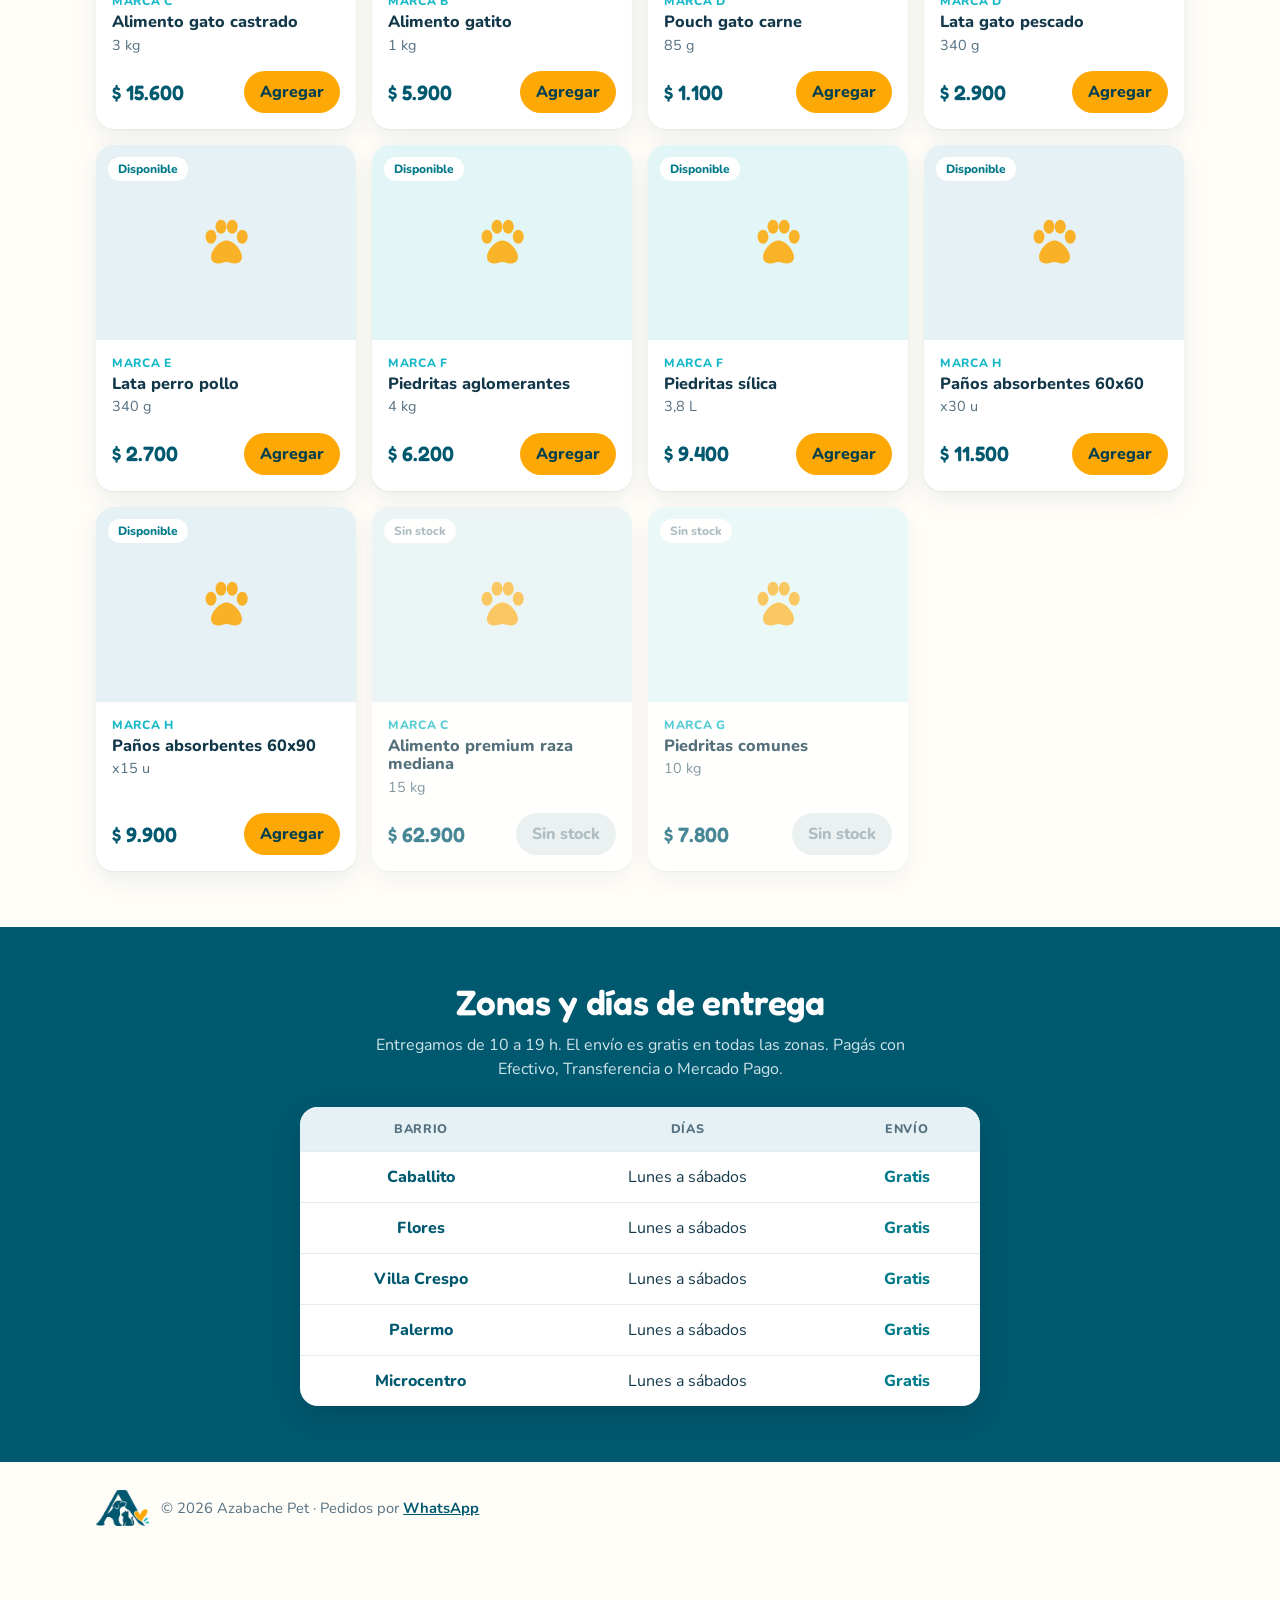
==== commit dbd6e130: "Celular: pasos más compactos, "Delivery" en la barra, mayúsculas "Cómo comprar" pone el título en su" ====
--- a/index.html
+++ b/index.html
@@ -17,7 +17,10 @@
     <div class="wrap topbar-inner">
       <a href="#" class="brand" id="brand">
         <img src="img/logo-marca.png" alt="" width="256" height="173">
-        <span class="wordmark" id="brand-name"></span>
+        <span class="brand-text">
+          <span class="wordmark" id="brand-name"></span>
+          <span class="brand-sub"><svg aria-hidden="true"><use href="#i-truck"/></svg>Pet shop · Delivery</span>
+        </span>
       </a>
       <div class="top-filters">
         <div class="seg" role="tablist" aria-label="Mascota" id="f-mascota">
@@ -81,7 +84,7 @@
     <section class="wrap perks" aria-label="Cómo trabajamos">
       <div class="perk"><span class="perk-ico"><svg aria-hidden="true"><use href="#i-truck"/></svg></span><div><b id="perk-envio"></b><span id="perk-envio-sub"></span></div></div>
       <div class="perk"><span class="perk-ico"><svg aria-hidden="true"><use href="#i-cal"/></svg></span><div><b id="perk-dias"></b><span id="perk-dias-sub"></span></div></div>
-      <div class="perk"><span class="perk-ico"><svg aria-hidden="true"><use href="#i-wa"/></svg></span><div><b>Pedís por WhatsApp</b><span>sin registrarte</span></div></div>
+      <div class="perk"><span class="perk-ico"><svg aria-hidden="true"><use href="#i-wa"/></svg></span><div><b>Pedís por WhatsApp</b><span>Sin registrarte</span></div></div>
       <div class="perk"><span class="perk-ico"><svg aria-hidden="true"><use href="#i-card"/></svg></span><div><b>Pagás como quieras</b><span id="perk-pago"></span></div></div>
     </section>
 
--- a/styles.css
+++ b/styles.css
@@ -62,6 +62,9 @@
 .brand img { height: 42px; width: auto; }
 .wordmark { font-family: var(--round); font-weight: 700; font-size: 1.55rem; line-height: 1; color: var(--petrol); }
 .wordmark em { font-style: normal; color: var(--amber); }
+.brand-text { display: flex; flex-direction: column; gap: 3px; }
+.brand-sub { display: flex; align-items: center; gap: 5px; font-size: .74rem; font-weight: 800; letter-spacing: .12em; text-transform: uppercase; color: var(--ok); white-space: nowrap; }
+.brand-sub svg { width: 15px; height: 15px; color: var(--amber-dark); }
 .cart-btn { position: relative; display: flex; align-items: center; gap: 8px; border: 0; background: var(--petrol); color: #fff; padding: 10px 16px; border-radius: 999px; font-weight: 800; }
 .cart-btn:hover { background: var(--petrol-dark); }
 .badge { min-width: 22px; height: 22px; padding: 0 6px; border-radius: 999px; background: var(--amber); color: var(--petrol-dark); font-size: .8rem; font-weight: 800; display: grid; place-items: center; }
@@ -74,8 +77,12 @@
 .steps li { display: flex; align-items: center; gap: 10px; font-weight: 700; font-size: .95rem; line-height: 1.25; }
 .steps b { width: 30px; height: 30px; border-radius: 50%; background: var(--amber); color: var(--petrol-dark); display: grid; place-items: center; flex: none; font-family: var(--round); }
 @media (max-width: 760px) {
-  .steps { grid-template-columns: 1fr 1fr; gap: 10px 12px; }
-  .steps li { font-size: .88rem; }
+  .howto { padding: 12px 0 14px; }
+  .howto-inner { gap: 8px; }
+  .howto-title { flex-basis: 100%; font-size: 1.05rem; }   /* título en su fila: los pasos usan todo el ancho */
+  .steps { grid-template-columns: 1fr 1fr; gap: 10px 14px; }
+  .steps li { font-size: .88rem; gap: 8px; }
+  .steps b { width: 26px; height: 26px; font-size: .9rem; }
 }
 
 /* Portada */
@@ -221,6 +228,10 @@
 @media (max-width: 520px) {
   .cart-btn span:not(.badge) { display: none; }
   .wordmark { font-size: 1.35rem; }
+  .topbar-inner { column-gap: 10px; }
+  .brand { gap: 8px; }
+  .brand img { height: 36px; }
+  .brand-sub { font-size: .68rem; letter-spacing: .06em; }
   .perks { grid-template-columns: 1fr 1fr; gap: 10px; }
   .perk { flex-direction: column; align-items: flex-start; gap: 8px; padding: 12px; }
   .grid { grid-template-columns: repeat(2, 1fr); gap: 10px; }
